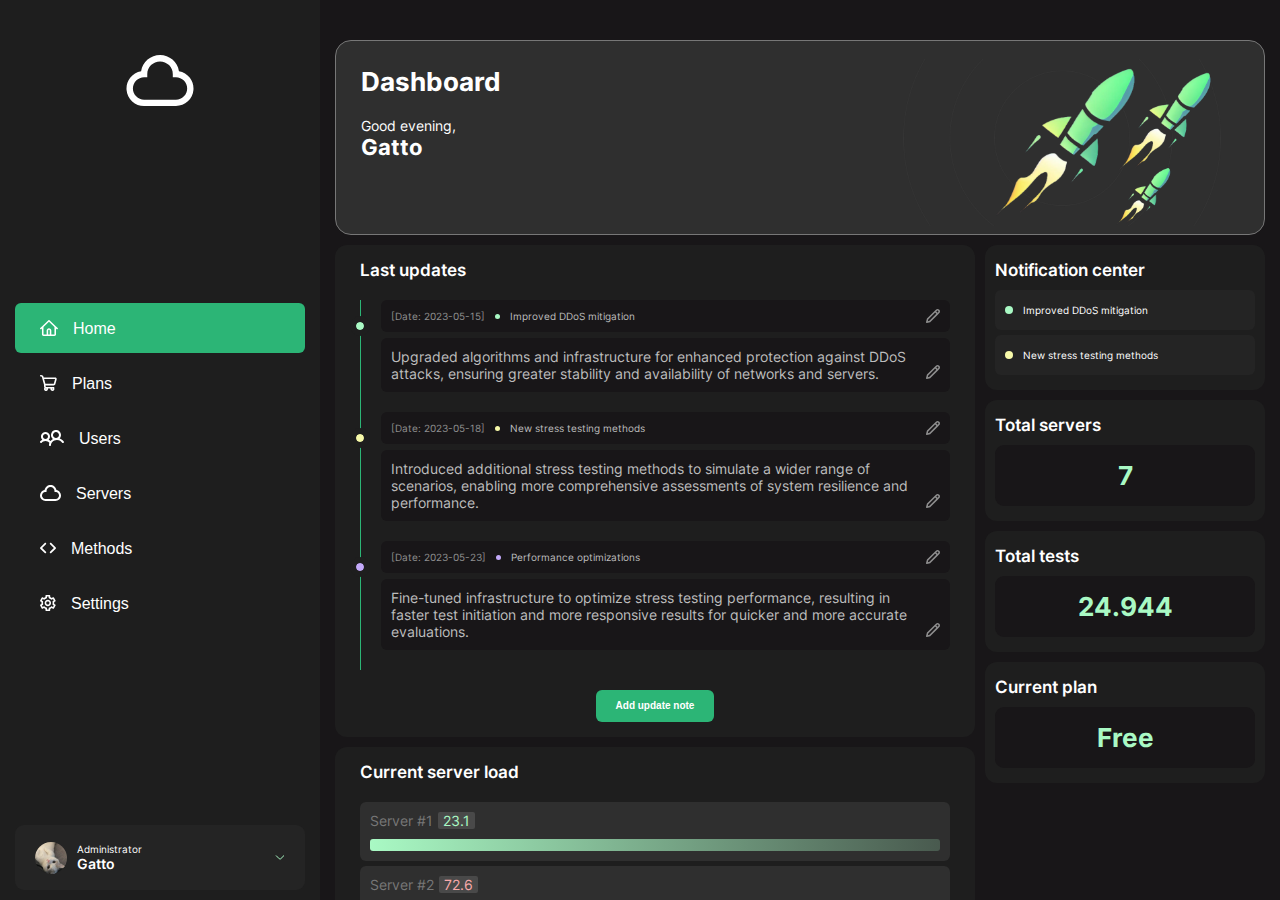
==== admin.html @ 7235aef8 "damn it" ====
<!DOCTYPE html>
<html lang="en">

<head>
	<meta charset="utf-8">
	<meta name="viewport" content="width=device-width, minimum-scale=0.94, maximum-scale=0.94, user-scalable=0" />
	<link rel="icon" type="image/x-icon" href="/assets/uploads/favicon/favicon.svg" />

	<link href="/css/styles.css" rel="stylesheet">
	<script src="/javascript/jquery.js" type="text/javascript"></script>
	<script src="/javascript/scripts.js" type="text/javascript"></script>
</head>

<body>
	<!-- App container -->
	<div class="flex dir-row">

		<!-- Menu -->
		<div class="bp-40939 whtd-collaps-sidemenu flex  max-w-320px col-bg-002 h-100v relative">
			<div class="flex dir-column gap-10px scroll-X padd-rl-15px padd-10px jc-spabet ai-center">
				<div class="from-breakpoint-mobile flex ai-center jc-center padd-t-45px">
					<img src="/assets/icons/big-cloud-icon.svg" alt="">
				</div>
				<div class="flex dir-column ai-start gap-5px ds-buttons">
					<!-- Dashboard -->
					<button data-page-class="i" href-page-admin="home">
						<img src="/assets/icons/dashboard/dashboard.svg" alt="">
						<span>Home</span>
					</button>
					<!-- Purchase -->
					<button data-page-class="i" href-page-admin="plans">
						<img src="/assets/icons/dashboard/purchase.svg" alt="">
						<span>Plans</span>
					</button>
					<!-- Users -->
					<button data-page-class="i" href-page-admin="users">
						<img src="/assets/icons/dashboard/users.svg" alt="">
						<span>Users</span>
					</button>
					<!-- Servers -->
					<button data-page-class="i" href-page-admin="servers">
						<img src="/assets/icons/dashboard/servers.svg" alt="">
						<span>Servers</span>
					</button>
					<!-- Methods -->
					<button data-page-class="i" href-page-admin="methods">
						<img src="/assets/icons/dashboard/api.svg" alt="">
						<span>Methods</span>
					</button>
					<!-- Settings -->
					<button data-page-class="i" href-page-admin="settings">
						<img src="/assets/icons/dashboard/settings.svg" alt="">
						<span>Settings</span>
					</button>
				</div>
				<!-- User -->
				<div class="min-h-65px flex padd-rl-20px padd-tb-10px jc-spabet ai-center radius-9px col-bg-010">
					<div class="flex ai-center gap-10px w-fit">
						<img src="/assets/images/profile/gatto.png" height="32px" class="radius-circle" alt="">
						<div class="flex dir-column ai-start from-breakpoint-whtd">
							<p class="small-10px">Administrator</p>
							<p class="bolt-semi">Gatto</p>
						</div>
					</div>
					<img class="from-breakpoint-whtd" src="/assets/icons/small-arrow.svg" alt="">
				</div>
			</div>
		</div>

		<!-- Pages -->
		<div class="relative bp-12960 flex dir-column padd-rl-15px ai-center max-h-100v! scroll-Y crop-X">

			<!-- Notifys -->
			<div class="notify-bar"></div>

			<!-- Users -->
			<section page data-page-admin="users" class="flex dir-column gap-10px max-w-980px padd-tb-40px">
				<h1 class="padd-25px bolt">Users</h1>
				<div class="flex bp-4728 dir-row padd-tb-15px padd-rl-25px ai-stretch gap-20px radius-12px col-bg-002">
					<div class="flex dir-column gap-15px w-fit c42821">
						<h4 class="bolt-semi">Last updates</h4>
						<table class="flex max-w-100 scroll-X compact">
							<tr class="table-header-painted">
								<th>ID</th>
								<th>Username</th>
								<th>Plan</th>
								<th>Status</th>
								<th>Action</th>
							</tr>
							<tr><td></td></tr>	<!-- Free space -->
							<tr>
								<td>1</td>
								<td>furkkinov</td>
								<td>Premium</td>
								<td class="col-008">Active</td>
								<td>
									<button class="small-gray">Ban</button>
								</td>
							</tr>
							<tr>
								<td>2</td>
								<td>fadeinside</td>
								<td>Free</td>
								<td class="col-008">Active</td>
								<td>
									<button class="small-gray">Ban</button>
								</td>
							</tr>
						</table>
					</div>
					<line class="vertical col-bg-004"></line>
					<div class="flex dir-column gap-15px w-fit c42821">
						<h4 class="bolt-semi">User Infromation</h4>
						<table class="flex max-w-100 scroll-X compact">
							<tr>
								<th>Target</th>
								<th>Method</th>
								<th>Time</th>
								<th></th>
							</tr>
							<tr><td></td></tr>	<!-- Free space -->
							<tr>
								<td>192.0.0.1</td>
								<td>NTP</td>
								<td>98</td>
								<td>
									<button class="small-gray">Stop</button>
								</td>
							</tr>
							<tr>
								<td>192.0.0.1</td>
								<td>NTP</td>
								<td>98</td>
								<td>
									<button class="small-gray">Stop</button>
								</td>
							</tr>
							<tr>
								<td>192.0.0.1</td>
								<td>NTP</td>
								<td>98</td>
								<td>
									<button class="small-gray">Stop</button>
								</td>
							</tr>
							<tr>
								<td>192.0.0.1</td>
								<td>NTP</td>
								<td>98</td>
								<td>
									<button class="small-gray">Stop</button>
								</td>
							</tr>
							<tr>
								<td>192.0.0.1</td>
								<td>NTP</td>
								<td>98</td>
								<td>
									<button class="small-gray">Stop</button>
								</td>
							</tr>
							<tr>
								<td>192.0.0.1</td>
								<td>NTP</td>
								<td>98</td>
								<td>
									<button class="small-gray">Stop</button>
								</td>
							</tr>
							<tr>
								<td>192.0.0.1</td>
								<td>NTP</td>
								<td>98</td>
								<td>
									<button class="small-gray">Stop</button>
								</td>
							</tr>
						</table>
						<div class="flex w-100 ai-center jc-spabet">
							<button	on class="small-gray">Stop All</button>
							<div class="w-fit flex gap-5px">
								<button class="num-sel i">1</button>
								<button class="num-sel">2</button>
								<button class="num-sel">3</button>
							</div>
						</div>
					</div>
					<line class="vertical col-bg-004"></line>
					<div class="flex dir-column gap-15px">
						<h4 class="bolt-semi">Change Password</h4>
						<form name="cpform" class="flex dir-column ai-start gap-10px">
							<input type="password" name="n-password" placeholder="New password" class="w-100 input-dark">
							<input type="password" name="r-password" placeholder="Repeat password" class="w-100 input-dark">
							<input type="text" name="method" placeholder="Select method" class="w-100 input-dark">
							<input type="text" name="type" placeholder="Active" class="w-100 input-dark">
						</form>
						<div class="flex dir-column padd-tb-15px padd-rl-10px ai-start gap-10px radius-12px col-bg-009">
							<h4 class="bolt-semi">User Invoices</h4>
							<div class="flex dir-column ai-start gap-5px">
								<a href="#" class="card-hover flex min-h-40px padd-10px ai-center gap-10px radius-6px col-bg-010">
									<chip style="--ccd: #A9F9C4"></chip>
									<p class="small-10px">I have troubles with my brain</p>
								</a>
								<a href="#" class="card-hover flex min-h-40px padd-10px ai-center gap-10px radius-6px col-bg-010">
									<chip style="--ccd: #F7F9A9"></chip>
									<p class="small-10px">I have troubles with my L7 methods</p>
								</a>
							</div>
						</div>
					</div>
				</div>
			</section>

			<!-- Settings -->
			<section page data-page-admin="settings" class="flex dir-column gap-10px max-w-980px padd-tb-40px">
				<h1 class="padd-25px bolt">Settings</h1>
				<div class="bp-4728 dir-row flex ai-start gap-10px">
					<!-- Форма -->
					<div class="max-w-450px flex dir-column padd-25px ai-start gap-20px radius-12px col-bg-002">
						<h4 class="bolt-semi">Change Password</h4>
						<form name="cpform" class="flex dir-column ai-start gap-10px">
							<input type="password" name="c-password" placeholder="Current password" class="w-100 input-dark">
							<input type="password" name="n-password" placeholder="New password" class="w-100 input-dark">
							<input type="password" name="r-password" placeholder="Repeat password" class="w-100 input-dark">
							<button type="submit" class="w-100 big-green">Change Password</button>
						</form>
					</div>
					<!-- Детали -->
					<div class="flex dir-column padd-15px ai-start radius-12px col-bg-002">
						<table class="flex max-w-100 scroll-X compact">
							<tr class="table-header-painted">
								<th>Plan</th>
								<th>Price</th>
								<th>Date</th>
								<th>Status</th>
							</tr>
							<tr><td></td></tr>	<!-- Free space -->
							<tr>
								<td>Saturn</td>
								<td>$120</td>
								<td>17.02.2022</td>
								<td>Unactive</td>
							</tr>
							<tr>
								<td>Earth</td>
								<td>$120</td>
								<td>17.02.2022</td>
								<td>Unactive</td>
							</tr>
						</table>
					</div>
				</div>
			</section>

			<!-- Modal : Add method -->
			<section page data-page-admin="add-methods" class="flex dir-column ai-center gap-10px max-w-980px padd-tb-40px">
				<div class="flex dir-column max-w-420px ai-start gap-15px padd-20px col-bg-004 radius-12px bor-1px-col008">
					<h1 class="bolt">Add Method</h1>
					<div class="flex bp-4728 dir-row gap-10px">
						<form id="addmethod" class="flex dir-column gap-10px">
							<div class="flex dir-column gap-10px">
								<h4 class="bolt-semi">Name</h4>
								<input type="text" name="name" placeholder="Example" class="w-100 input-dark">
							</div>
							<div class="flex dir-column gap-10px">
								<h4 class="bolt-semi">Type</h4>
								<input type="text" name="type" placeholder="L4" class="w-100 input-dark">
							</div>
							<div class="flex dir-column gap-10px">
								<h4 class="bolt-semi">Premium</h4>
								<input type="text" name="premium" placeholder="Yes" class="w-100 input-dark">
							</div>
							<div class="flex dir-column gap-10px">
								<h4 class="bolt-semi">API Access</h4>
								<input type="text" name="access" placeholder="Yes" class="w-100 input-dark">
							</div>
							<button type="submit" class="w-100 big-green">Add Method</button>
						</form>
					</div>
				</div>
			</section>

			<!-- Methods -->
			<section page data-page-admin="methods" class="flex dir-column gap-10px max-w-980px padd-tb-40px">
				<h1 class="padd-25px bolt">Methods</h1>
				<div class="flex dir-column gap-10px">
					<div class="flex dir-column padd-25px ai-start gap-20px radius-12px col-bg-002">
						<h4 class="bolt-semi">Documentation</h4>
						<table class="flex w-100 max-w-100 scroll-X compact">
							<tr class="table-header-painted">
								<th>Method</th>
								<th>Hub Name</th>
								<th>Layer</th>
								<th>Category</th>
								<th>Action</th>
							</tr>
							<tr><td></td></tr>	<!-- Free space -->
							<tr>
								<td>Method#1</td>
								<td>HTTP-Storm</td>
								<td>Layer 7</td>
								<td class="col-008">Category 1</td>
								<td>
									<div class="flex gap-10px">
										<button class="small-gray">
											<img src="/assets/icons/pencil-small.svg" alt="">
										</button>
										<button class="small-gray">
											<img src="/assets/icons/close-small.svg" alt="">
										</button>
									</div>
								</td>
							</tr>
							<tr>
								<td>Method#1</td>
								<td>HTTP-Storm</td>
								<td>Layer 7</td>
								<td class="col-008">Category 1</td>
								<td>
									<div class="flex gap-10px">
										<button class="small-gray">
											<img src="/assets/icons/pencil-small.svg" alt="">
										</button>
										<button class="small-gray">
											<img src="/assets/icons/close-small.svg" alt="">
										</button>
									</div>
								</td>
							</tr>
							<tr>
								<td>Method#1</td>
								<td>HTTP-Storm</td>
								<td>Layer 7</td>
								<td class="col-008">Category 1</td>
								<td>
									<div class="flex gap-10px">
										<button class="small-gray">
											<img src="/assets/icons/pencil-small.svg" alt="">
										</button>
										<button class="small-gray">
											<img src="/assets/icons/close-small.svg" alt="">
										</button>
									</div>
								</td>
							</tr>
							<tr>
								<td>Method#1</td>
								<td>HTTP-Storm</td>
								<td>Layer 7</td>
								<td class="col-008">Category 1</td>
								<td>
									<div class="flex gap-10px">
										<button class="small-gray">
											<img src="/assets/icons/pencil-small.svg" alt="">
										</button>
										<button class="small-gray">
											<img src="/assets/icons/close-small.svg" alt="">
										</button>
									</div>
								</td>
							</tr>
						</table>
					</div>
			</section>


			<!-- Modal : Add Server -->
			<section page data-page-admin="add-server" class="flex dir-column ai-center gap-10px max-w-980px padd-tb-40px">
				<div class="flex dir-column max-w-420px ai-start gap-15px padd-20px col-bg-004 radius-12px bor-1px-col008">
					<h1 class="bolt">Add Server</h1>
					<div class="flex bp-4728 dir-row gap-10px">
						<form id="addmethod" class="flex dir-column gap-10px">
							<div class="flex dir-column gap-10px">
								<h4 class="bolt-semi">API Key</h4>
								<input type="text" name="apikey" placeholder="$2a$10$LLWutMvIziXMlLCEQzCvwuabe.5P6iXckg7AKzf2UfQBtm" class="w-100 input-dark">
							</div>
							<div class="flex dir-column gap-10px">
								<h4 class="bolt-semi">Type</h4>
								<input type="text" name="type" placeholder="L4" class="w-100 input-dark">
							</div>
							<div class="flex dir-column gap-10px">
								<h4 class="bolt-semi">Premium</h4>
								<input type="text" name="premium" placeholder="Yes" class="w-100 input-dark">
							</div>
							<div class="flex dir-column gap-10px">
								<h4 class="bolt-semi">Methods</h4>
								<input type="text" name="method" placeholder="HTTP-DDoS" class="w-100 input-dark">
							</div>
							<button type="submit" class="w-100 big-green">Add Server</button>
						</form>
					</div>
				</div>
			</section>

			<!-- Servers -->
			<section page data-page-admin="servers" class="flex dir-column gap-10px max-w-980px padd-tb-40px">
				<h1 class="padd-25px bolt">API Manager</h1>
				<div class="flex dir-column gap-10px">
					<div class="flex dir-column padd-25px ai-start gap-20px radius-12px col-bg-002">
						<h4 class="bolt-semi">Documentation</h4>
						<table class="flex w-100 max-w-100 scroll-X compact">
							<tr class="table-header-painted">
								<th>Server name</th>
								<th>Slots</th>
								<th>Layer</th>
								<th>Status</th>
								<th>Action</th>
							</tr>
							<tr><td></td></tr>	<!-- Free space -->
							<tr>
								<td>Node#1</td>
								<td>
									<div class="flex col-bg-004 padd-5px w-fit radius-6px col-008">
										<p>16/32</p>
									</div>
								</td>
								<td>Layer 7</td>
								<td class="col-008">Active</td>
								<td>
									<div class="flex gap-10px">
										<button class="small-gray">
											<img src="/assets/icons/pencil-small.svg" alt="">
										</button>
										<button class="small-gray">
											<img src="/assets/icons/close-small.svg" alt="">
										</button>
									</div>
								</td>
							</tr>
							<tr>
								<td>Node#1</td>
								<td>
									<div class="flex col-bg-004 padd-5px w-fit radius-6px col-008">
										<p>16/32</p>
									</div>
								</td>
								<td>Layer 7</td>
								<td class="col-008">Active</td>
								<td>
									<div class="flex gap-10px">
										<button class="small-gray">
											<img src="/assets/icons/pencil-small.svg" alt="">
										</button>
										<button class="small-gray">
											<img src="/assets/icons/close-small.svg" alt="">
										</button>
									</div>
								</td>
							</tr>
							<tr>
								<td>Node#1</td>
								<td>
									<div class="flex col-bg-004 padd-5px w-fit radius-6px col-008">
										<p>16/32</p>
									</div>
								</td>
								<td>Layer 7</td>
								<td class="col-008">Active</td>
								<td>
									<div class="flex gap-10px">
										<button class="small-gray">
											<img src="/assets/icons/pencil-small.svg" alt="">
										</button>
										<button class="small-gray">
											<img src="/assets/icons/close-small.svg" alt="">
										</button>
									</div>
								</td>
							</tr>
						</table>
					</div>
			</section>

			<!-- Plans -->
			<section page data-page-admin="plans" class="flex dir-column gap-10px max-w-980px padd-tb-40px">
				<h1 class="padd-25px bolt">Plans</h1>
				<div class="flex dir-column ai-start gap-10px radius-12px col-bg-002">
					<!-- Тарифы -->
					<div class="flex dir-column padd-25px ai-start gap-20px radius-12px col-bg-002 scroll-X">
						<div class="flex dir-row ai-stretch gap-30px">

							<!-- Hyberblock -->
							<form class="flex w-fit padd-rl-25px gap-35px padd-tb-40px radius-15px bor-1px-col008 col-bg-002">
								<div class="w-200px flex dir-column gap-15px">
									<div class="flex dir-column ai-center gap-10px">
										<h4 contenteditable="true" class="medium">Basic</h4>
										<h5 contenteditable="true" class="col-008">$100</h5>
										<h5 contenteditable="true" class="col-003">Monthly</h5>
									</div>
									<div class="flex dir-column ai-start gap-30px">
										<div class="flex dir-column ai-start col-005 gap-10px">
											<div class="flex dir-row ai-start gap-20px">
												<img src="assets/icons/green-done-icon.svg">
												<p class="small-10px">1 domain under protection</p>
											</div>
											<div class="flex dir-row ai-start gap-20px">
												<img src="assets/icons/green-done-icon.svg">
												<p class="small-10px">Support response time up to 6 hours</p>
											</div>
											<div class="flex dir-row ai-start gap-20px">
												<img src="assets/icons/green-done-icon.svg">
												<p class="small-10px">Block/Allow lists up to 3 rules each</p>
											</div>
										</div>
										<h5>Key advantages</h5>
										<div class="flex dir-column ai-start col-005 gap-10px">
											<div class="flex dir-row ai-start gap-20px">
												<img src="assets/icons/green-done-icon.svg">
												<p class="small-10px">1 domain under protection</p>
											</div>
											<div class="flex dir-row ai-start gap-20px">
												<img src="assets/icons/green-done-icon.svg">
												<p class="small-10px">Free SSL certificate</p>
											</div>
										</div>
									</div>
									<div class="flex dir-column ai-center gap-10px">
										<button type="submit" class="green-onl">Save</button>
									</div>
								</div>
								<line class="vertical col-bg-004"></line>
								<div class="w-200px flex dir-column gap-20px">
									<h4 class="medium">Category</h4>
									<label class="custom-checkbox">
										<input checked type="radio" name="type">
										<span>Basic</span>
									</label>
									<label class="custom-checkbox">
										<input type="radio" name="type">
										<span>Premium</span>
									</label>
									<h4 class="medium">Api Access</h4>
									<label class="custom-checkbox">
										<input checked type="radio" value="true" name="access">
										<span>True</span>
									</label>
									<label class="custom-checkbox">
										<input type="radio" value="false" name="access">
										<span>False</span>
									</label>
									<h4 class="medium">Length</h4>
									<input type="date" class="w-100 input-dark" placeholder="Days">
									<input type="number" class="w-100 input-dark" placeholder="Concurrents">
									<input type="number" class="w-100 input-dark" placeholder="Time">
								</div>
							</form>
							<!-- Hyberblock -->
							<form class="flex w-fit padd-rl-25px gap-35px padd-tb-40px radius-15px bor-1px-col008 col-bg-002">
								<div class="w-200px flex dir-column gap-15px">
									<div class="flex dir-column ai-center gap-10px">
										<h4 contenteditable="true" class="medium">Basic</h4>
										<h5 contenteditable="true" class="col-008">$100</h5>
										<h5 contenteditable="true" class="col-003">Monthly</h5>
									</div>
									<div class="flex dir-column ai-start gap-30px">
										<div class="flex dir-column ai-start col-005 gap-10px">
											<div class="flex dir-row ai-start gap-20px">
												<img src="assets/icons/green-done-icon.svg">
												<p class="small-10px">1 domain under protection</p>
											</div>
											<div class="flex dir-row ai-start gap-20px">
												<img src="assets/icons/green-done-icon.svg">
												<p class="small-10px">Support response time up to 6 hours</p>
											</div>
											<div class="flex dir-row ai-start gap-20px">
												<img src="assets/icons/green-done-icon.svg">
												<p class="small-10px">Block/Allow lists up to 3 rules each</p>
											</div>
										</div>
										<h5>Key advantages</h5>
										<div class="flex dir-column ai-start col-005 gap-10px">
											<div class="flex dir-row ai-start gap-20px">
												<img src="assets/icons/green-done-icon.svg">
												<p class="small-10px">1 domain under protection</p>
											</div>
											<div class="flex dir-row ai-start gap-20px">
												<img src="assets/icons/green-done-icon.svg">
												<p class="small-10px">Free SSL certificate</p>
											</div>
										</div>
									</div>
									<div class="flex dir-column ai-center gap-10px">
										<button type="submit" class="green-onl">Save</button>
									</div>
								</div>
								<line class="vertical col-bg-004"></line>
								<div class="w-200px flex dir-column gap-20px">
									<h4 class="medium">Category</h4>
									<label class="custom-checkbox">
										<input checked type="radio" name="type">
										<span>Basic</span>
									</label>
									<label class="custom-checkbox">
										<input type="radio" name="type">
										<span>Premium</span>
									</label>
									<h4 class="medium">Api Access</h4>
									<label class="custom-checkbox">
										<input checked type="radio" value="true" name="access">
										<span>True</span>
									</label>
									<label class="custom-checkbox">
										<input type="radio" value="false" name="access">
										<span>False</span>
									</label>
									<h4 class="medium">Length</h4>
									<input type="date" class="w-100 input-dark" placeholder="Days">
									<input type="number" class="w-100 input-dark" placeholder="Concurrents">
									<input type="number" class="w-100 input-dark" placeholder="Time">
								</div>
							</form>
							<!-- Hyberblock -->
							<form class="flex w-fit padd-rl-25px gap-35px padd-tb-40px radius-15px bor-1px-col008 col-bg-002">
								<div class="w-200px flex dir-column gap-15px">
									<div class="flex dir-column ai-center gap-10px">
										<h4 contenteditable="true" class="medium">Basic</h4>
										<h5 contenteditable="true" class="col-008">$100</h5>
										<h5 contenteditable="true" class="col-003">Monthly</h5>
									</div>
									<div class="flex dir-column ai-start gap-30px">
										<div class="flex dir-column ai-start col-005 gap-10px">
											<div class="flex dir-row ai-start gap-20px">
												<img src="assets/icons/green-done-icon.svg">
												<p class="small-10px">1 domain under protection</p>
											</div>
											<div class="flex dir-row ai-start gap-20px">
												<img src="assets/icons/green-done-icon.svg">
												<p class="small-10px">Support response time up to 6 hours</p>
											</div>
											<div class="flex dir-row ai-start gap-20px">
												<img src="assets/icons/green-done-icon.svg">
												<p class="small-10px">Block/Allow lists up to 3 rules each</p>
											</div>
										</div>
										<h5>Key advantages</h5>
										<div class="flex dir-column ai-start col-005 gap-10px">
											<div class="flex dir-row ai-start gap-20px">
												<img src="assets/icons/green-done-icon.svg">
												<p class="small-10px">1 domain under protection</p>
											</div>
											<div class="flex dir-row ai-start gap-20px">
												<img src="assets/icons/green-done-icon.svg">
												<p class="small-10px">Free SSL certificate</p>
											</div>
										</div>
									</div>
									<div class="flex dir-column ai-center gap-10px">
										<button type="submit" class="green-onl">Save</button>
									</div>
								</div>
								<line class="vertical col-bg-004"></line>
								<div class="w-200px flex dir-column gap-20px">
									<h4 class="medium">Category</h4>
									<label class="custom-checkbox">
										<input checked type="radio" name="type">
										<span>Basic</span>
									</label>
									<label class="custom-checkbox">
										<input type="radio" name="type">
										<span>Premium</span>
									</label>
									<h4 class="medium">Api Access</h4>
									<label class="custom-checkbox">
										<input checked type="radio" value="true" name="access">
										<span>True</span>
									</label>
									<label class="custom-checkbox">
										<input type="radio" value="false" name="access">
										<span>False</span>
									</label>
									<h4 class="medium">Length</h4>
									<input type="date" class="w-100 input-dark" placeholder="Days">
									<input type="number" class="w-100 input-dark" placeholder="Concurrents">
									<input type="number" class="w-100 input-dark" placeholder="Time">
								</div>
							</form>
							
						</div>
					</div>
					<div class="flex ai-center jc-center padd-b-20px"><button class="big-green">Add a new plan</button></div>
				</div>
			</section>

			<!-- Home -->
			<section page data-page-admin="home" class="flex dir-column gap-10px max-w-980px padd-tb-40px">
				<!-- Big card -->
				<div class="flex jc-spabet ai-start radius-16px bor-1px-col005 col-bg-004 wrap max-w-100 crop">
					<div class="flex padd-25px dir-column ai-start gap-20px max-w-320px">
						<h1 class="bolt">Dashboard</h1>
						<p>Good evening,<br><span class="h2 bolt">Gatto</span></p>
					</div>
					<img src="/assets/images/usa-rokets.png" height="193px" alt="">
				</div>

				<!-- Info cards -->
				<div class="flex bp-4728 dir-row ai-start gap-10px">
					<!-- Detail panel -->
					<div class="flex dir-column ai-start gap-10px">
						<!-- Last updates -->
						<div class="flex dir-column padd-tb-15px padd-rl-25px ai-start gap-20px radius-12px col-bg-002">
							<h4 class="bolt-semi">Last updates</h4>
							<div class="flex dir-column ai-start">
								<!-- 2023-05-15 -->
								<div class="latest-update-item" style="--ccd: #A9F9C4">
									<div class="content">
										<div contenteditable="true" class="title">
											<p>[Date: 2023-05-15]</p>
											<chip></chip>
											<p>Improved DDoS mitigation</p>
										</div>
										<p contenteditable="true">Upgraded algorithms and infrastructure for enhanced protection against DDoS attacks, ensuring greater stability and availability of networks and servers.</p>
									</div>
								</div>
								<!-- 2023-05-18 -->
								<div class="latest-update-item" style="--ccd: #F7F9A9">
									<div class="content">
										<div contenteditable="true" class="title">
											<p>[Date: 2023-05-18]</p>
											<chip></chip>
											<p>New stress testing methods</p>
										</div>
										<p contenteditable="true">Introduced additional stress testing methods to simulate a wider range of scenarios, enabling more comprehensive assessments of system resilience and performance.</p>
									</div>
								</div>
								<!-- 2023-05-23 -->
								<div class="latest-update-item" style="--ccd: #C3A9F9">
									<div class="content">
										<div contenteditable="true" class="title">
											<p>[Date: 2023-05-23]</p>
											<chip></chip>
											<p>Performance optimizations</p>
										</div>
										<p contenteditable="true">Fine-tuned infrastructure to optimize stress testing performance, resulting in faster test initiation and more responsive results for quicker and more accurate evaluations.</p>
									</div>
								</div>
							</div>
							<div class="flex ai-center jc-center">
								<button class="green-onl">Add update note</button>
							</div>
						</div>
						<!-- Current server load -->
						<div class="flex dir-column padd-tb-15px padd-rl-25px ai-start gap-20px radius-12px col-bg-002">
							<h4 class="bolt-semi">Current server load</h4>
							<div class="flex gap-5px dir-column ai-start">
								<!-- #1 -->
								<div class="flex dir-column ai-start padd-10px gap-10px col-bg-004 radius-6px">
									<div class="c43419">
										<p class="col-005">Server #1</p>
										<span>23.1</span>
									</div>
									<div class="c1337 w-100"></div>
								</div>
								<!-- #2 -->
								<div class="flex dir-column ai-start padd-10px gap-10px col-bg-004 radius-6px --red">
									<div class="c43419">
										<p class="col-005">Server #2</p>
										<span>72.6</span>
									</div>
									<div class="c1337 w-100"></div>
								</div>
								<!-- #3 -->
								<div class="flex dir-column ai-start padd-10px gap-10px col-bg-004 radius-6px">
									<div class="c43419">
										<p class="col-005">Server #3</p>
										<span>23.1</span>
									</div>
									<div class="c1337 w-100"></div>
								</div>
								<!-- #4 -->
								<div class="flex dir-column ai-start padd-10px gap-10px col-bg-004 radius-6px --red">
									<div class="c43419">
										<p class="col-005">Server #4</p>
										<span>72.6</span>
									</div>
									<div class="c1337 w-100"></div>
								</div>
								
							</div>
						</div>
					</div>
					<!-- Right panel -->
					<div class="flex dir-column max-w-280px ai-start gap-10px">
						<!-- Notification center -->
						<div class="flex dir-column padd-tb-15px padd-rl-10px ai-start gap-10px radius-12px col-bg-002">
							<h4 class="bolt-semi">Notification center</h4>
							<div class="flex dir-column ai-start gap-5px">
								<a href="#" class="card-hover flex min-h-40px padd-10px ai-center gap-10px radius-6px col-bg-010">
									<chip style="--ccd: #A9F9C4"></chip>
									<p class="small-10px">Improved DDoS mitigation</p>
								</a>
								<a href="#" class="card-hover flex min-h-40px padd-10px ai-center gap-10px radius-6px col-bg-010">
									<chip style="--ccd: #F7F9A9"></chip>
									<p class="small-10px">New stress testing methods</p>
								</a>
							</div>
						</div>
						<!-- Total servers -->
						<div class="flex dir-column padd-tb-15px padd-rl-10px ai-start gap-10px radius-12px col-bg-002">
							<h4 class="bolt-semi">Total servers</h4>
							<div class="flex padd-15px ai-center jc-center radius-9px col-bg-009">
								<h1 class="bolt col-008">7</h1>
							</div>
						</div>
						<!-- Total tests -->
						<div class="flex dir-column padd-tb-15px padd-rl-10px ai-start gap-10px radius-12px col-bg-002">
							<h4 class="bolt-semi">Total tests</h4>
							<div class="flex padd-15px ai-center jc-center radius-9px col-bg-009">
								<h1 class="bolt col-008">24.944</h1>
							</div>
						</div>
						<!-- Current plan -->
						<div class="flex dir-column padd-tb-15px padd-rl-10px ai-start gap-10px radius-12px col-bg-002">
							<h4 class="bolt-semi">Current plan</h4>
							<div class="flex padd-15px ai-center jc-center radius-9px col-bg-009">
								<h1 class="bolt col-008">Free</h1>
							</div>
						</div>
						
					</div>
				</div>

			</section>

		</div>
	</div>
</body>

</html>
---- css/styles.css ----
@font-face {
	font-family: "Inter";
	src: url("/assets/fonts/Inter-VariableFont_slnt,wght.ttf");
}
@font-face {
	font-family: "CascadiaMono";
	src: url("/assets/fonts/CascadiaMonoPL-Regular.ttf");
}
h1 {
	font-size: 26px;
	line-height: 31px;
}

h2 {
	font-size: 22px;
	line-height: 26px;
}

h3 {
	font-size: 18px;
	line-height: 21px;
}

h4 {
	font-size: 17px;
	line-height: 20px;
}

h5 {
	font-size: 16px;
	line-height: 19px;
}

h6 {
	font-size: 15px;
	line-height: 18px;
}

p, a {
	font-size: 14px;
	line-height: 17px;
}

ul, ol {
	margin: 0px;
	padding-inline-start: 20px;
}

h1, h2, h3, h4, h5, h6, p, a {
	margin: 0px;
	color: currentColor;
	word-break: break-word;
	white-space: pre-line;
	font-style: normal;
	font-weight: 400;
}

.wb-unset {
	word-break: normal !important;
}

.ws-nowrap {
	white-space: nowrap;
}

.font-regular {
	font-family: "Inter", system-ui !important;
}

.font-mono {
	font-family: "CascadiaMono", system-ui;
}

.ta-center {
	text-align: center;
}

.h1 {
	font-size: 26px;
	line-height: 31px;
}

.h2 {
	font-size: 22px;
	line-height: 26px;
}

.h3 {
	font-size: 18px;
	line-height: 21px;
}

.h4 {
	font-size: 17px;
	line-height: 20px;
}

.h5 {
	font-size: 16px;
	line-height: 19px;
}

.h6 {
	font-size: 15px;
	line-height: 18px;
}

.p {
	font-size: 14px;
	line-height: 17px;
}

.small-10px {
	font-size: 10px;
	line-height: 12px;
}

.line-clamp {
	overflow: hidden;
	text-overflow: ellipsis;
	display: -webkit-box;
	-webkit-line-clamp: 1;
	-webkit-box-orient: vertical;
}

.lh-unset {
	line-height: unset !important;
}

.big {
	font-size: 40px;
	line-height: 48px;
}

.thin {
	font-weight: 100;
}

.thin-extra {
	font-weight: 200;
}

.light {
	font-weight: 300;
}

.regular {
	font-weight: 400;
}

.medium {
	font-weight: 500;
}

.bolt-semi {
	font-weight: 600;
}

.bolt {
	font-weight: 700;
}

.bolt-extra {
	font-weight: 800;
}

.black {
	font-weight: 900;
}

*, ::after, ::before {
	box-sizing: border-box;
}

html {
	font-family: "Inter", system-ui;
	font-style: normal;
	font-weight: 400;
	font-size: 14px;
	line-height: 17px;
	color: var(--color_primany_001);
	cursor: default;
	scroll-behavior: smooth;
}

body {
	background-color: var(--color_primany_009);
	-webkit-tap-highlight-color: transparent;
	margin: 0px;
	padding: 0px;
	width: 100%;
	height: 100%;
	overflow-x: hidden;
}

img {
	user-select: none;
	object-fit: cover;
	object-position: center;
	box-sizing: border-box;
	pointer-events: none;
	user-select: none;
}

:root {
	color-scheme: dark;
	--color_primany_000: #8F8F8F;
	--color_primany_001: #FFFFFF;
	--color_primany_002: #1E1E1E;
	--color_primany_003: #BDBDBD;
	--color_primany_004: #2F2F2F;
	--color_primany_005: #777777;
	--color_primany_006: #494949;
	--color_primany_007: #A9F8F9;
	--color_primany_008: #A9F9C4;
	--color_primany_009: #181618;
	--color_primany_010: #242424;
	--color_primany_011: linear-gradient(137.64deg, #A9F9C4 13.31%, #FF7D7D 79.84%);
	--color_primany_012: linear-gradient(90deg, #A9F9C4 0%, rgba(169, 249, 196, 0.21) 100%);
	--color_primany_013: linear-gradient(90deg, #F9A9A9 0%, rgba(249, 169, 169, 0.21) 100%);
	--color_primany_014: #F9A9A9;
	--color_primany_015: rgba(255, 255, 255, 0.1);
	--color_primany_016: #2CB576;
	--color_primany_017: #3C3C3C;
	--color_primany_018: #0A0A0A;
	--color_primany_019: #000000;
	--ccd: #A9F9C4;
}

.bor-1px-col000 {
	border: 1px solid var(--color_primany_000);
}

.bor-1px-col005 {
	border: 1px solid var(--color_primany_005);
}

.bor-1px-col008 {
	border: 1px solid var(--color_primany_008);
}

button {
	border: unset;
	font-size: 16px;
	line-height: 19px;
	background: unset;
}
button.small-gray {
	display: flex;
	flex-direction: row;
	justify-content: center;
	align-items: center;
	padding: 5px 15px;
	gap: 5px;
	font-size: 10px;
	line-height: 12px;
	transition: all 200ms ease;
	background: var(--color_primany_010);
	color: var(--color_primany_001);
	border-radius: 6px;
}
button.small-gray:hover {
	transform: scale(1.02);
	background-color: var(--color_primany_004);
}
button.big-green {
	display: flex;
	flex-direction: row;
	justify-content: center;
	align-items: center;
	padding: 10px 25px;
	gap: 10px;
	min-height: 50px;
	transition: all 200ms ease;
	background: var(--color_primany_016);
	color: var(--color_primany_001);
	border-radius: 12px;
}
button.big-green:hover {
	transform: scale(1.02);
	background-color: var(--color_primany_008);
}
button.curcle {
	display: flex;
	flex-direction: row;
	justify-content: center;
	align-items: center;
	padding: 10px 25px;
	gap: 10px;
	min-height: 35px;
	transition: all 200ms ease;
	background: var(--color_primany_010);
	color: var(--color_primany_001);
	border-radius: 35px;
}
button.curcle.green {
	background: var(--color_primany_016);
}
button.curcle.green:hover {
	background-color: var(--color_primany_008);
}
button.curcle:hover {
	transform: scale(1.02);
	background-color: var(--color_primany_004);
}
button.num-sel {
	display: flex;
	flex-direction: column;
	justify-content: center;
	align-items: center;
	padding: 0px;
	gap: 10px;
	min-width: 35px;
	min-height: 35px;
	background: var(--color_primany_010);
	transition: all 200ms ease;
	border-radius: 9px;
}
button.num-sel.i {
	border: 1px solid var(--color_primany_008);
}
button.num-sel:hover {
	background: var(--color_primany_004);
}
button.green-bor {
	display: flex;
	flex-direction: column;
	justify-content: center;
	align-items: center;
	padding: 0px;
	gap: 10px;
	min-width: 22px;
	min-height: 22px;
	background: var(--color_primany_004);
	transition: all 200ms ease;
	border: 1px solid var(--color_primany_008);
	border-radius: 3px;
}
button.green-bor:hover {
	background: var(--color_primany_016);
	transform: scale(1.02);
}
button.green-arr {
	position: relative;
	display: flex;
	flex-direction: row;
	align-items: center;
	padding: 10px 20px;
	gap: 10px;
	padding-right: 40px;
	font-size: 10px;
	line-height: 12px;
	font-weight: 700;
	min-height: 32px;
	transition: all 200ms ease;
	background: var(--color_primany_016);
	color: var(--color_primany_001);
	border-radius: 6px;
}
button.green-arr:hover {
	transform: scale(1.02);
	background-color: var(--color_primany_008);
}
button.green-arr:hover::after {
	transform: translateX(3px);
}
button.green-arr::after {
	content: "";
	position: absolute;
	top: 0;
	right: 0;
	width: 17px;
	transition: all 200ms ease;
	height: calc(100% - 20px);
	padding: 10px;
	background-image: url("data:image/svg+xml,%3Csvg width='17' height='8' viewBox='0 0 17 8' fill='none' xmlns='http://www.w3.org/2000/svg'%3E%3Cpath d='M16.3536 4.35355C16.5488 4.15829 16.5488 3.84171 16.3536 3.64645L13.1716 0.464466C12.9763 0.269204 12.6597 0.269204 12.4645 0.464466C12.2692 0.659728 12.2692 0.976311 12.4645 1.17157L15.2929 4L12.4645 6.82843C12.2692 7.02369 12.2692 7.34027 12.4645 7.53553C12.6597 7.7308 12.9763 7.7308 13.1716 7.53553L16.3536 4.35355ZM0 4.5H16V3.5H0V4.5Z' fill='white'/%3E%3C/svg%3E%0A");
	background-repeat: no-repeat;
	background-position: center;
	box-sizing: content-box;
}
button.green-onl {
	position: relative;
	display: flex;
	flex-direction: row;
	align-items: center;
	padding: 10px 20px;
	gap: 10px;
	font-size: 10px;
	line-height: 12px;
	font-weight: 700;
	min-height: 32px;
	transition: all 200ms ease;
	background: var(--color_primany_016);
	color: var(--color_primany_001);
	border-radius: 6px;
}
button.green-onl:hover {
	transform: scale(1.02);
	background-color: var(--color_primany_008);
}

.ds-buttons.ds-mini button {
	min-height: unset;
	width: fit-content;
}
.ds-buttons button {
	display: flex;
	padding: 10px 25px;
	align-items: center;
	gap: 15px;
	border-radius: 6px;
	min-height: 50px;
	width: 100%;
	transition: all 200ms ease;
	color: var(--color_primany_001);
	border-radius: 6px;
}
.ds-buttons button:hover {
	background-color: var(--color_primany_004);
}
.ds-buttons button.i {
	border-radius: 6px;
	background: var(--color_primany_016);
}
.ds-buttons button.i:hover {
	background-color: var(--color_primany_008);
}

.col-bg-opaque {
	background-color: transparent !important;
}

.col-bg-000 {
	background-color: var(--color_primany_000);
}

.col-bg-001 {
	background-color: var(--color_primany_001);
}

.col-bg-002 {
	background-color: var(--color_primany_002);
}

.col-bg-003 {
	background-color: var(--color_primany_003);
}

.col-bg-004 {
	background-color: var(--color_primany_004);
}

.col-bg-005 {
	background-color: var(--color_primany_005);
}

.col-bg-006 {
	background-color: var(--color_primany_006);
}

.col-bg-007 {
	background-color: var(--color_primany_007);
}

.col-bg-008 {
	background-color: var(--color_primany_008);
}

.col-bg-009 {
	background-color: var(--color_primany_009);
}

.col-bg-010 {
	background-color: var(--color_primany_010);
}

.col-bg-011 {
	background: var(--color_primany_011);
}

.col-bg-012 {
	background: var(--color_primany_012);
}

.col-bg-013 {
	background: var(--color_primany_013);
}

.col-bg-014 {
	background-color: var(--color_primany_014);
}

.col-bg-015 {
	background-color: var(--color_primany_015);
}

.col-bg-016 {
	background-color: var(--color_primany_016);
}

.col-bg-017 {
	background-color: var(--color_primany_017);
}

.col-bg-018 {
	background-color: var(--color_primany_018);
}

.col-bg-019 {
	background-color: var(--color_primany_019);
}

.col-current {
	color: currentColor;
}

.col-000 {
	color: var(--color_primany_000);
}

.col-001 {
	color: var(--color_primany_001);
}

.col-002 {
	color: var(--color_primany_002);
}

.col-003 {
	color: var(--color_primany_003);
}

.col-004 {
	color: var(--color_primany_004);
}

.col-005 {
	color: var(--color_primany_005);
}

.col-006 {
	color: var(--color_primany_006);
}

.col-007 {
	color: var(--color_primany_007);
}

.col-008 {
	color: var(--color_primany_008);
}

.col-009 {
	color: var(--color_primany_009);
}

.col-010 {
	color: var(--color_primany_010);
}

.col-011 {
	color: var(--color_primany_011);
}

.col-012 {
	color: var(--color_primany_012);
}

.col-013 {
	color: var(--color_primany_013);
}

.col-014 {
	color: var(--color_primany_014);
}

.col-015 {
	color: var(--color_primany_015);
}

.col-016 {
	color: var(--color_primany_016);
}

.col-017 {
	color: var(--color_primany_017);
}

.col-018 {
	color: var(--color_primany_018);
}

.col-019 {
	color: var(--color_primany_019);
}

.blur-20px {
	filter: blur(20px);
}

.blur-50px {
	filter: blur(50px);
}

.blur-bd-20px {
	backdrop-filter: blur(20px);
}

.blur-bd-50px {
	backdrop-filter: blur(50px);
}

.shadow-13x25 {
	box-shadow: 0px 13px 25px rgba(0, 0, 0, 0.0588235294);
}

.shadow-75 {
	filter: drop-shadow(0px 0px 75px rgba(0, 0, 0, 0.25));
}

.hidden {
	visibility: hidden;
}

.iso {
	isolation: isolate;
}

.none {
	display: none !important;
}

.flex {
	display: flex;
	width: inherit;
	max-width: 100%;
	box-sizing: border-box;
}

.grow {
	flex-grow: 1;
}

.dir-column {
	flex-direction: column;
}

.dir-row {
	flex-direction: row;
}

.dir-column-rev {
	flex-direction: column-reverse;
}

.dir-row-rev {
	flex-direction: row-reverse;
}

.wrap {
	flex-wrap: wrap;
}

.nowrap {
	flex-wrap: nowrap !important;
}

.ac-center {
	align-content: center;
}

.ac-end {
	align-content: flex-end;
}

.ac-start {
	align-content: flex-start;
}

.ac-spa_aro {
	align-content: space-around;
}

.ac-spa_bet {
	align-content: space-between;
}

.ac-stretch {
	align-content: stretch;
}

.jc-unset {
	justify-content: unset !important;
}

.jc-center {
	justify-content: center;
}

.jc-end {
	justify-content: flex-end;
}

.jc-start {
	justify-content: flex-start;
}

.jc-spa_aro {
	justify-content: space-around;
}

.jc-spabet {
	justify-content: space-between;
}

.jc-spabet\! {
	justify-content: space-between !important;
}

.jc-spaeve {
	justify-content: space-evenly;
}

.ai-unset {
	align-items: unset !important;
}

.ai-center {
	align-items: center;
}

.ai-end {
	align-items: flex-end;
}

.ai-start {
	align-items: flex-start;
}

.ai-stretch {
	align-items: stretch;
}

.ai-baseline {
	align-items: baseline;
}

.gap-unset {
	gap: unset !important;
}

.gap-0px {
	gap: 0px;
}

.gap-1px {
	gap: 1px;
}

.gap-3px {
	gap: 3px;
}

.gap-5px {
	gap: 5px;
}

.gap-10px {
	gap: 10px;
}

.gap-10px\! {
	gap: 10px !important;
}

.gap-15px {
	gap: 15px;
}

.gap-20px {
	gap: 20px;
}

.gap-25px {
	gap: 25px;
}

.gap-30px {
	gap: 30px;
}

.gap-35px {
	gap: 35px;
}

.gap-40px {
	gap: 40px;
}

.gap-45px {
	gap: 45px;
}

.gap-50px {
	gap: 50px;
}

.inputLike,
input[type=""],
input[type=text],
input[type=tel],
input[type=date],
input[type=number],
input[type=email],
input[type=password],
textarea {
	resize: none;
	display: flex;
	flex-direction: row;
	justify-content: center;
	align-items: center;
	padding: 5px 20px;
	gap: 20px;
	min-height: 40px;
	border-radius: 6px;
	border: unset;
	box-sizing: border-box;
	font-family: "Inter", system-ui;
	font-style: normal;
	font-weight: 500;
	font-size: 14px;
	line-height: 17px;
	outline-style: solid;
	outline-width: 1px;
	outline-color: var(--color_primany_005);
	background-color: var(--color_primany_002);
	color: var(--color_primany_001);
}
.inputLike.input-dark,
input[type=""].input-dark,
input[type=text].input-dark,
input[type=tel].input-dark,
input[type=date].input-dark,
input[type=number].input-dark,
input[type=email].input-dark,
input[type=password].input-dark,
textarea.input-dark {
	background: var(--color_primany_009);
	outline-color: var(--color_primany_002);
}
.inputLike[transparent],
input[type=""][transparent],
input[type=text][transparent],
input[type=tel][transparent],
input[type=date][transparent],
input[type=number][transparent],
input[type=email][transparent],
input[type=password][transparent],
textarea[transparent] {
	padding: 0;
	gap: 0;
	min-height: 0;
	border-radius: 0;
	background-color: transparent !important;
	outline: unset !important;
}
.inputLike[type=number],
input[type=""][type=number],
input[type=text][type=number],
input[type=tel][type=number],
input[type=date][type=number],
input[type=number][type=number],
input[type=email][type=number],
input[type=password][type=number],
textarea[type=number] {
	appearance: none;
}
.inputLike[type=number]::-webkit-inner-spin-button,
input[type=""][type=number]::-webkit-inner-spin-button,
input[type=text][type=number]::-webkit-inner-spin-button,
input[type=tel][type=number]::-webkit-inner-spin-button,
input[type=date][type=number]::-webkit-inner-spin-button,
input[type=number][type=number]::-webkit-inner-spin-button,
input[type=email][type=number]::-webkit-inner-spin-button,
input[type=password][type=number]::-webkit-inner-spin-button,
textarea[type=number]::-webkit-inner-spin-button {
	-webkit-appearance: none;
}
.inputLike.colForce,
input[type=""].colForce,
input[type=text].colForce,
input[type=tel].colForce,
input[type=date].colForce,
input[type=number].colForce,
input[type=email].colForce,
input[type=password].colForce,
textarea.colForce {
	background-color: var(--color_primany_002) !important;
}
.inputLike:autofill,
input[type=""]:autofill,
input[type=text]:autofill,
input[type=tel]:autofill,
input[type=date]:autofill,
input[type=number]:autofill,
input[type=email]:autofill,
input[type=password]:autofill,
textarea:autofill {
	-webkit-text-fill-color: var(--color_primany_001);
	box-shadow: 0 0 0px 1000px var(--color_primany_002) inset;
	transition: background-color infinite ease-in-out 0s;
}
.inputLike::placeholder,
input[type=""]::placeholder,
input[type=text]::placeholder,
input[type=tel]::placeholder,
input[type=date]::placeholder,
input[type=number]::placeholder,
input[type=email]::placeholder,
input[type=password]::placeholder,
textarea::placeholder {
	color: var(--color_primany_006);
}
.inputLike:focus, .inputLike:hover,
input[type=""]:focus,
input[type=""]:hover,
input[type=text]:focus,
input[type=text]:hover,
input[type=tel]:focus,
input[type=tel]:hover,
input[type=date]:focus,
input[type=date]:hover,
input[type=number]:focus,
input[type=number]:hover,
input[type=email]:focus,
input[type=email]:hover,
input[type=password]:focus,
input[type=password]:hover,
textarea:focus,
textarea:hover {
	cursor: text;
	outline-style: solid;
	outline-width: 1px;
	outline-color: var(--color_primany_008);
	background-color: var(--color_primany_009);
}
.inputLike[disabled],
input[type=""][disabled],
input[type=text][disabled],
input[type=tel][disabled],
input[type=date][disabled],
input[type=number][disabled],
input[type=email][disabled],
input[type=password][disabled],
textarea[disabled] {
	color: var(--color_primany_003);
	background-color: var(--color_primany_002);
}
.inputLike[disabled]:hover,
input[type=""][disabled]:hover,
input[type=text][disabled]:hover,
input[type=tel][disabled]:hover,
input[type=date][disabled]:hover,
input[type=number][disabled]:hover,
input[type=email][disabled]:hover,
input[type=password][disabled]:hover,
textarea[disabled]:hover {
	cursor: not-allowed;
}
.inputLike.status:invalid,
input[type=""].status:invalid,
input[type=text].status:invalid,
input[type=tel].status:invalid,
input[type=date].status:invalid,
input[type=number].status:invalid,
input[type=email].status:invalid,
input[type=password].status:invalid,
textarea.status:invalid {
	outline-color: var(--color_primany_008);
}
.inputLike.status:valid,
input[type=""].status:valid,
input[type=text].status:valid,
input[type=tel].status:valid,
input[type=date].status:valid,
input[type=number].status:valid,
input[type=email].status:valid,
input[type=password].status:valid,
textarea.status:valid {
	outline-color: var(--color_primany_007);
}

textarea {
	padding: 12px 20px;
}

.custom-switch {
	position: relative;
	display: flex;
	user-select: none;
}
.custom-switch > input {
	position: absolute;
	z-index: -1;
	opacity: 0;
}
.custom-switch > input:focus + span, .custom-switch > input:hover + span {
	cursor: pointer;
	border-color: var(--color_primany_006);
	background-color: var(--color_primany_002);
}
.custom-switch > input:focus + span:before, .custom-switch > input:hover + span:before {
	scale: 1.1;
}
.custom-switch > input:checked + span {
	background-color: var(--color_primany_008);
	border-color: var(--color_primany_006);
}
.custom-switch > input:checked + span:before {
	background-color: var(--color_primany_012);
	left: calc(100% - 4px);
	transform: translateX(-100%);
}
.custom-switch > span {
	position: relative;
	cursor: pointer;
	display: flex;
	margin-right: 10px;
	background-color: var(--color_primany_000);
	border: 1px solid var(--color_primany_019);
	width: 44px;
	height: 22px;
	border-radius: 14px;
}
.custom-switch > span:before {
	content: "";
	position: absolute;
	top: 4px;
	left: 4px;
	width: 13px;
	height: 13px;
	background: var(--color_primany_005);
	border-radius: 14px;
	transition: 0.2s;
}

.custom-checkbox {
	display: flex;
	height: fit-content;
	align-items: center;
	justify-content: start;
	user-select: none;
}
.custom-checkbox > input {
	position: absolute;
	z-index: -1;
	opacity: 0;
}
.custom-checkbox > input + span + div::before {
	display: none !important;
	content: none !important;
}
.custom-checkbox > input:focus + span:not(.excludeBefore)::before, .custom-checkbox > input:hover + span:not(.excludeBefore)::before {
	cursor: pointer;
	border-color: var(--color_primany_008);
	background-color: var(--color_primany_009);
}
.custom-checkbox > input:checked + span:not(.excludeBefore)::before {
	border-color: var(--color_primany_006);
	background-color: var(--color_primany_016);
	background-image: url("data:image/svg+xml,%3csvg xmlns='http://www.w3.org/2000/svg' viewBox='0 0 8 8'%3e%3cpath fill='%23fff' d='M6.564.75l-3.59 3.612-1.538-1.55L0 4.26 2.974 7.25 8 2.193z'/%3e%3c/svg%3e");
}
.custom-checkbox > input:disabled + span:not(.excludeBefore)::before {
	background-color: var(--color_primany_019);
}
.custom-checkbox > span:not(.excludeBefore) {
	display: inline-flex;
	align-items: center;
	user-select: none;
}
.custom-checkbox > span:not(.excludeBefore)::before {
	content: "";
	display: inline-block;
	width: 22px;
	height: 22px;
	flex-shrink: 0;
	flex-grow: 0;
	background-color: var(--color_primany_002);
	border: 1px solid var(--color_primany_005);
	border-radius: 6px;
	margin-right: 10px;
	background-repeat: no-repeat;
	background-position: center center;
	background-size: 50% 50%;
}

.custom-radio {
	display: flex;
	height: fit-content;
	align-items: center;
	justify-content: start;
	user-select: none;
}
.custom-radio > input {
	position: absolute;
	z-index: -1;
	opacity: 0;
}
.custom-radio > input + span + div::before {
	display: none !important;
	content: none !important;
}
.custom-radio > input:focus + div:not(.excludeBefore)::before, .custom-radio > input:focus + span:not(.excludeBefore)::before, .custom-radio > input:hover + div:not(.excludeBefore)::before, .custom-radio > input:hover + span:not(.excludeBefore)::before {
	cursor: pointer;
	border-color: var(--color_primany_006);
	background-color: var(--color_primany_002);
}
.custom-radio > input:checked + div:not(.excludeBefore)::before, .custom-radio > input:checked + span:not(.excludeBefore)::before {
	border-color: var(--color_primany_006);
	background-color: var(--color_primany_006);
	background-image: url("data:image/svg+xml,%3csvg xmlns='http://www.w3.org/2000/svg' viewBox='-4 -4 8 8'%3e%3ccircle r='4' fill='%23fff'/%3e%3c/svg%3e");
}
.custom-radio > input:disabled + div:not(.excludeBefore)::before, .custom-radio > input:disabled + span:not(.excludeBefore)::before {
	background-color: var(--color_primany_019);
}
.custom-radio > div:not(.excludeBefore),
.custom-radio > span:not(.excludeBefore) {
	display: inline-flex;
	align-items: center;
	user-select: none;
}
.custom-radio > div:not(.excludeBefore)::before,
.custom-radio > span:not(.excludeBefore)::before {
	content: "";
	display: inline-block;
	width: 22px;
	height: 22px;
	flex-shrink: 0;
	flex-grow: 0;
	background-color: var(--color_primany_000);
	border: 1px solid var(--color_primany_019);
	border-radius: 50%;
	margin-right: 10px;
	background-repeat: no-repeat;
	background-position: center center;
	background-size: 50% 50%;
}

.custom-color > input {
	appearance: none;
	width: 80px;
	height: 40px;
	background-color: transparent;
	padding: none;
	border: none;
	cursor: pointer;
}
.custom-color > input::-webkit-color-swatch {
	border-radius: 40px;
	border: none;
}
.custom-color > input::-moz-color-swatch {
	border-radius: 40px;
	border: none;
}
.custom-color > input:hover {
	cursor: pointer;
	scale: 1.02;
}

p a, span a {
	color: var(--color_primany_016);
}

a {
	text-decoration: none;
}
a:hover {
	color: var(--color_primany_001);
}
a.card-hover {
	color: currentColor;
	transition: all 200ms ease;
	cursor: pointer;
}
a.card-hover:hover {
	transform: translateY(-3px);
}

.marg-t-20px {
	margin-top: 20px;
}

.marg-15px {
	margin: 15px;
}

.marg-20px {
	margin: 20px;
}

.marg-l-48px {
	margin-left: 48px;
}

.marg-l-35px {
	margin-left: 35px;
}

.marg-b-10px {
	margin-bottom: 10px;
}

.obj-f-cover {
	object-fit: cover;
	background-size: cover;
}

.obj-f-scale {
	object-fit: scale-down;
}

.obj-f-none {
	object-fit: none;
}

.obj-p-center {
	object-position: center;
	background-position: center;
}

.bg-s-cover {
	background-size: cover !important;
}

.padd-unset {
	padding: unset !important;
}

.padd-5px {
	padding: 5px;
}

.padd-10px {
	padding: 10px;
}

.padd-15px {
	padding: 15px;
}

.padd-20px {
	padding: 20px;
}

.padd-25px {
	padding: 25px;
}

.padd-t-20px {
	padding-top: 20px;
}

.padd-t-10px {
	padding-top: 10px;
}

.padd-t-15px {
	padding-top: 15px;
}

.padd-t-20px {
	padding-top: 20px;
}

.padd-t-30px {
	padding-top: 30px;
}

.padd-t-40px {
	padding-top: 40px;
}

.padd-t-45px {
	padding-top: 45px;
}

.padd-t-75px {
	padding-top: 75px;
}

.padd-t-85px {
	padding-top: 85px;
}

.padd-t-100px {
	padding-top: 100px;
}

.padd-t-140px {
	padding-top: 140px;
}

.padd-t-190px {
	padding-top: 190px;
}

.padd-t-200px {
	padding-top: 200px;
}

.padd-tb-2px {
	padding-top: 2px;
	padding-bottom: 2px;
}

.padd-tb-5px {
	padding-top: 5px;
	padding-bottom: 5px;
}

.padd-tb-15px {
	padding-top: 15px;
	padding-bottom: 15px;
}

.padd-tb-20px {
	padding-top: 20px;
	padding-bottom: 20px;
}

.padd-tb-30px {
	padding-top: 30px;
	padding-bottom: 30px;
}

.padd-r-10px {
	padding-right: 10px;
}

.padd-r-20px {
	padding-right: 20px;
}

.padd-r-50px {
	padding-right: 50px;
}

.padd-l-10px {
	padding-left: 10px;
}

.padd-l-15px {
	padding-left: 15px;
}

.padd-l-20px {
	padding-left: 20px;
}

.padd-l-50px {
	padding-left: 50px;
}

.padd-rl-3px {
	padding-right: 3px;
	padding-left: 3px;
}

.padd-rl-5px {
	padding-right: 5px;
	padding-left: 5px;
}

.padd-rl-10px {
	padding-right: 10px;
	padding-left: 10px;
}

.padd-rl-10px\! {
	padding-right: 10px !important;
	padding-left: 10px !important;
}

.padd-rl-15px {
	padding-right: 15px;
	padding-left: 15px;
}

.padd-rl-30px {
	padding-right: 30px !important;
	padding-left: 30px !important;
}

.padd-rl-20px {
	padding-right: 20px !important;
	padding-left: 20px !important;
}

.padd-rl-25px {
	padding-right: 25px !important;
	padding-left: 25px !important;
}

.padd-rl-40px {
	padding-right: 40px;
	padding-left: 40px;
}

.padd-tb-1px {
	padding-top: 1px;
	padding-bottom: 1px;
}

.padd-tb-5px {
	padding-top: 5px;
	padding-bottom: 5px;
}

.padd-tb-10px {
	padding-top: 10px;
	padding-bottom: 10px;
}

.padd-tb-20px {
	padding-top: 20px;
	padding-bottom: 20px;
}

.padd-tb-25px {
	padding-top: 25px;
	padding-bottom: 25px;
}

.padd-tb-40px {
	padding-top: 40px;
	padding-bottom: 40px;
}

.padd-tb-50px {
	padding-top: 50px;
	padding-bottom: 50px;
}

.padd-b-8px {
	padding-bottom: 8px;
}

.padd-b-20px {
	padding-bottom: 20px;
}

.padd-b-10px {
	padding-bottom: 10px;
}

.padd-b-15px {
	padding-bottom: 15px;
}

.padd-b-50px {
	padding-bottom: 50px;
}

.padd-b-80px {
	padding-bottom: 80px;
}

.padd-l-48px {
	padding-bottom: 48px;
}

.contents {
	display: contents;
}

.relative {
	position: relative;
}

.absolute {
	position: absolute;
}

.fixed {
	position: fixed;
}

.sticky {
	position: sticky;
}

.top--30px {
	top: -30px;
}

.top-14px {
	top: 14px;
}

.top-24px {
	top: 24px;
}

.top-60px {
	top: 60px;
}

.top-65px {
	top: 65px;
}

.top-70px {
	top: 70px;
}

.top-75px {
	top: 75px;
}

.top-0px {
	top: 0px;
}

.top-12px {
	top: 12px;
}

.left-0px {
	left: 0px;
}

.left-14px {
	left: 14px;
}

.left-35px {
	left: 35px;
}

.bottom-0px {
	bottom: 0px;
}

.right-0px {
	right: 0px;
}

.right--11px {
	right: -11px;
}

.bottom-10px {
	bottom: 10px;
}

.bottom-20px {
	bottom: 20px;
}

.bottom-55px {
	bottom: 55px;
}

.left-50 {
	left: 50%;
	transform: translate(-50%);
}

.radius-circle {
	border-radius: 50%;
}

.radius-unset {
	border-radius: unset !important;
}

.radius-2px {
	border-radius: 2px;
}

.radius-6px {
	border-radius: 6px;
}

.radius-9px {
	border-radius: 9px;
}

.radius-12px {
	border-radius: 12px;
}

.radius-15px {
	border-radius: 15px;
}

.radius-16px {
	border-radius: 16px;
}

.radius-40px {
	border-radius: 40px !important;
}

.radius-20px {
	border-radius: 20px !important;
}

.radius-l-tb-unset {
	border-top-left-radius: unset !important;
	border-bottom-left-radius: unset !important;
}

.radius-r-tb-12px {
	border-top-right-radius: 12px;
	border-bottom-right-radius: 12px;
}

.radius-l-tb-12px {
	border-top-left-radius: 12px;
	border-bottom-left-radius: 12px;
}

.radius-b-rl-unset {
	border-bottom-right-radius: unset;
	border-bottom-left-radius: unset;
}

.radius-b-rl-16px {
	border-bottom-right-radius: 16px;
	border-bottom-left-radius: 16px;
}

.radius-t-rl-12px {
	border-top-right-radius: 12px;
	border-top-left-radius: 12px;
}

.aspect-1x1 {
	aspect-ratio: 1/1;
}

.aspect-80x29 {
	aspect-ratio: 80/29;
}

.size-20px {
	width: 20px;
	height: 20px;
}

.size-24px {
	width: 24px;
	height: 24px;
}

.size-26px {
	width: 26px;
	height: 26px;
}

.size-32px {
	width: 32px;
	height: 32px;
}

.size-30px {
	width: 30px;
	height: 30px;
}

.size-36px {
	width: 36px;
	height: 36px;
}

.size-38px {
	width: 38px;
	height: 38px;
}

.size-40px {
	width: 40px;
	height: 40px;
}

.size-45px {
	width: 45px;
	height: 45px;
}

.size-48px {
	width: 48px;
	height: 48px;
}

.size-50px {
	width: 50px;
	height: 50px;
}

.size-70px {
	width: 70px;
	height: 70px;
}

.size-75px {
	width: 75px;
	height: 75px;
}

.size-80px {
	width: 80px;
	height: 80px;
}

.size-90px {
	width: 90px;
	height: 90px;
}

.size-100px {
	width: 100px;
	height: 100px;
}

.size-128px {
	width: 128px;
	height: 128px;
}

.size-115px {
	width: 115px;
	height: 115px;
}

.size-140px {
	width: 140px;
	height: 140px;
}

.min-w-unset {
	min-width: unset !important;
}

.min-w-fit {
	min-width: fit-content;
}

.min-w-100 {
	min-width: 100%;
}

.min-w-16px {
	min-width: 16px;
}

.min-w-38px {
	min-width: 38px;
}

.min-w-125px {
	min-width: 125px;
}

.min-w-200px {
	min-width: 200px;
}

.min-w-340px {
	min-width: 340px;
}

.max-w-unset {
	max-width: unset !important;
}

.max-w-100 {
	max-width: 100%;
}

.max-w-88 {
	max-width: 88%;
}

.max-w-125px {
	max-width: 125px;
}

.max-w-175px {
	max-width: 175px;
}

.max-w-200px {
	max-width: 200px;
}

.max-w-256px {
	max-width: 256px;
}

.max-w-280px {
	max-width: 280px;
}

.max-w-320px {
	max-width: 320px;
}

.max-w-345px {
	max-width: 345px;
}

.max-w-340px {
	max-width: 340px;
}

.max-w-380px {
	max-width: 380px;
}

.max-w-420px {
	max-width: 420px;
}

.max-w-435px {
	max-width: 435px;
}

.max-w-450px {
	max-width: 450px;
}

.max-w-500px {
	max-width: 500px;
}

.max-w-980px {
	max-width: 980px;
}

.max-w-1720px {
	max-width: 1720px;
}

.max-w-1024px {
	max-width: 1024px;
}

.max-w-1248px {
	max-width: 1248px;
}

.max-w-1360px {
	max-width: 1360px;
}

.max-w-1920px {
	max-width: 1920px;
}

.max-w-680px {
	max-width: 680px;
}

.min-h-unset {
	min-height: unset !important;
}

.min-h-100 {
	min-height: 1080px;
}

.min-h-24px {
	min-height: 24px;
}

.min-h-32px {
	min-height: 32px;
}

.min-h-40px {
	min-height: 40px;
}

.min-h-50px {
	min-height: 50px;
}

.min-h-55px {
	min-height: 55px;
}

.min-h-60px {
	min-height: 60px;
}

.min-h-65px {
	min-height: 65px;
}

.min-h-100px {
	min-height: 100px;
}

.min-h-200px {
	min-height: 200px;
}

.min-h-450px {
	min-height: 450px;
}

.min-h-500px {
	min-height: 500px;
}

.min-h-580px {
	min-height: 580px;
}

.w-100 {
	width: 100%;
}

.w-50 {
	width: 50%;
}

.w-46 {
	width: 46%;
}

.w-100v {
	width: 100vw;
}

.w-inherit {
	width: inherit;
}

.w-fit {
	width: fit-content;
}

.w-fit\! {
	width: fit-content !important;
}

.w-max {
	width: max-content;
}

.w-125px {
	width: 125px;
}

.w-15px {
	width: 15px;
}

.w-20px {
	width: 20px;
}

.w-43px {
	width: 43px;
}

.w-50px {
	width: 50px;
}

.w-200px {
	width: 200px;
}

.w-256px {
	width: 256px;
}

.w-380px {
	width: 380px;
}

.w-420px {
	width: 420px;
}

.w-830px {
	width: 830px;
}

.h-100 {
	height: 100%;
}

.h-fit {
	height: fit-content;
}

.h-73 {
	height: 73%;
}

.h-61 {
	height: 61%;
}

.h-100v {
	height: 100vh;
}

.h-fit {
	height: fit-content;
}

.h-1px {
	height: 1px;
}

.h-30px {
	height: 30px;
}

.h-40px {
	height: 40px;
}

.h-50px {
	height: 50px;
}

.h-70px {
	height: 70px;
}

.h-15px {
	height: 15px;
}

.h-140px {
	height: 140px;
}

.h-580px {
	height: 580px;
}

.h-185px {
	height: 185px;
}

.h-92px {
	height: 92px;
}

.h-200px {
	height: 200px;
}

.max-h-unset {
	max-height: unset !important;
}

.max-h-100v {
	max-height: calc(100vh - 65px);
}

.max-h-100v\! {
	max-height: 100vh;
}

.max-h-14px {
	max-height: 14px;
}

.max-h-38px {
	max-height: 38px;
}

.max-h-96px {
	max-height: 96px;
}

.max-h-480px {
	max-height: 480px;
}

.opacity-200ms {
	transition: opacity 200ms 0ms;
}

.z-n1 {
	z-index: -1;
}

.z-1 {
	z-index: 1;
}

.z-50 {
	z-index: 50;
}

.z-100 {
	z-index: 100;
}

.z-666 {
	z-index: 666;
}

.z-1100 {
	z-index: 1100;
}

.z-5000 {
	z-index: 5000;
}

@media (min-width: 800px) {
	.breakpoint-mobile {
		display: none !important;
	}
}
@media (min-width: 1100px) {
	.breakpoint-tablet {
		display: none !important;
	}
}
@media (max-width: 800px) {
	.from-breakpoint-mobile {
		display: none !important;
	}
	.bp-4728.dir-row {
		flex-direction: column;
	}
	.bp-4728 .c42821.w-fit {
		width: 100%;
	}
	.bp-4728 .max-w-280px, .bp-4728 .max-w-450px, .bp-4728 .max-w-320px {
		max-width: unset;
	}
}
@media (max-width: 1100px) {
	.from-breakpoint-tablet {
		display: none !important;
	}
	.bp-47171 {
		justify-content: center;
		text-align: center;
	}
	.bp-2108.h-1px {
		height: auto;
	}
	.bp-2108.jc-end {
		justify-content: unset;
	}
}
@media (max-width: 1100px) {
	.breakpoint-pc {
		display: none !important;
	}
	.cropOnMobile {
		overflow: hidden;
	}
}
@media (min-width: 1270px) {
	.breakpoint-whtd {
		display: none !important;
	}
}
@media (max-width: 1270px) {
	.from-breakpoint-whtd {
		display: none !important;
	}
	.whtd-collaps-sidemenu.max-w-320px {
		max-width: fit-content !important;
	}
	.whtd-collaps-sidemenu button {
		justify-content: center;
	}
	.whtd-collaps-sidemenu span, .whtd-collaps-sidemenu p {
		display: none !important;
	}
	.whtd-collaps-sidemenu img {
		max-width: 32px;
	}
}
@media (max-width: 1270px) and (max-width: 800px) {
	.whtd-collaps-sidemenu.max-w-320px {
		max-width: unset !important;
	}
	.bp-12960 {
		margin-bottom: 100px;
	}
	.bp-12960.max-h-100v\! {
		max-height: unset;
	}
	.bp-40939 {
		z-index: 666;
		position: fixed;
		bottom: 0;
		justify-content: center;
	}
	.bp-40939.max-w-320px {
		max-width: unset;
		width: 100vw;
	}
	.bp-40939 div {
		width: fit-content !important;
	}
	.bp-40939.h-100v {
		height: fit-content;
	}
	.bp-40939 .dir-column, .bp-40939.dir-column {
		flex-direction: row;
	}
}
.ani-fade-show, [page] {
	animation: keyframes-fade-show 250ms ease;
}
.ani-fade-show:not([active]), [page]:not([active]) {
	visibility: hidden;
	opacity: 0;
	height: 0;
	max-height: 0;
	min-height: 0;
	padding: 0;
	margin: 0;
	display: none;
}

@keyframes keyframes-fade-show {
	0% {
		opacity: 0%;
		transform: translateY(10px);
	}
	100% {
		opacity: 100%;
		transform: translateY(0px);
	}
}
@keyframes rotate-gift {
	0% {
		transform: rotate(0);
	}
	25% {
		transform: rotate(-10deg);
	}
	50% {
		transform: rotate(10deg);
	}
	75% {
		transform: rotate(-6deg);
	}
	100% {
		transform: rotate(0);
	}
}
.gift {
	animation-name: rotate-gift;
	animation-duration: 0.5s;
	animation-timing-function: linear;
	display: inline-block;
}

.ease {
	transition: all 200ms ease;
}

.forcePointer {
	user-select: none;
}
.forcePointer:hover {
	cursor: pointer;
}

.deactivate {
	height: 0px;
	visibility: hidden;
	padding: unset;
	opacity: 0%;
	display: none;
}

.no-touch {
	pointer-events: none;
}

.visibleOnHover {
	opacity: 0%;
	transition: opacity 100ms 0ms;
}
.visibleOnHover:hover {
	opacity: 100%;
}

.hideOnNotHover:not(:hover) {
	visibility: hidden !important;
}

.hideOnHover:hover {
	visibility: hidden !important;
}

.scroll-Y, .scroll-X {
	scroll-behavior: smooth;
}

.scroll-X {
	overflow-x: auto;
	padding-bottom: 10px;
}

.scroll-Y {
	overflow-y: auto;
}

.crop {
	overflow: hidden;
}

.crop-X {
	overflow-x: hidden;
}

.c42191,
.c42190 {
	background-image: url(/assets/images/header-rectangle.png);
	background-position: center center;
	background-size: cover;
}

.c41520 {
	position: relative;
	display: flex;
	gap: 10px;
}
.c41520::before {
	content: "";
	width: 1px;
	background: var(--color_primany_016);
}
.c41520::after {
	content: "";
	width: 8px;
	height: 8px;
	border-radius: 100%;
	background: var(--ccd);
	position: absolute;
	top: 22px;
	left: -4px;
	border: 4px solid var(--color_primany_002);
}

.c22997 {
	display: flex;
	align-items: center;
	gap: 10px;
}
.c22997 chip {
	width: 5px;
	height: 5px;
}
.c22997 :first-child {
	color: var(--color_primany_000);
}
.c22997 * {
	font-size: 10px;
	line-height: 12px;
}

.c29327 {
	position: absolute;
	left: -100px;
	top: -34px;
}

.--red .c43419 {
	color: #F9A9A9;
}
.--red .c1337 {
	background: linear-gradient(90deg, #F9A9A9 0%, rgba(249, 169, 169, 0.21) 100%);
}

.c43419 {
	display: flex;
	flex-direction: row;
	align-items: flex-start;
	padding: 0px;
	gap: 5px;
	color: #A9F9C4;
}
.c43419 span {
	display: flex;
	flex-direction: row;
	align-items: flex-start;
	padding: 0px 5px;
	gap: 10px;
	background: #494949;
	border-radius: 2px;
}

.c1337 {
	min-width: 225px;
	height: 12px;
	background: linear-gradient(90deg, #A9F9C4 0%, rgba(169, 249, 196, 0.21) 100%);
	border-radius: 3px;
}

.respone-cards {
	flex-wrap: wrap;
}
.respone-cards > div, .respone-cards > a {
	flex: 1 1 420px;
}

.respone-cards-175px {
	flex-wrap: wrap;
}
.respone-cards-175px > div, .respone-cards-175px > a {
	flex: 1 1 175px;
}

.scroll-what a {
	width: max-content;
}
.scroll-what a div {
	width: 100%;
}

line {
	width: 100%;
	height: 1px;
}
line.vertical {
	width: 1px;
	height: auto;
}

.table-header-painted :first-child {
	border-top-left-radius: 9px;
	border-bottom-left-radius: 9px;
}
.table-header-painted :last-child {
	border-top-right-radius: 9px;
	border-bottom-right-radius: 9px;
}
.table-header-painted th {
	background-color: var(--color_primany_010);
	border-bottom: unset;
	padding: 10px !important;
}

.notify-bar {
	position: fixed;
	top: 0;
	left: 0;
	width: 100%;
	margin-top: 20px;
	z-index: 1100;
	display: flex;
	align-items: center;
	justify-content: center;
	flex-direction: column;
	gap: 10px;
	pointer-events: none;
}

details {
	background-color: var(--color_primany_002);
	border-radius: 6px;
	overflow: hidden;
	width: 100%;
}
details summary {
	display: flex;
	flex-direction: column;
	align-items: start;
	justify-content: center;
	padding: 20px;
	background-color: var(--color_primany_002);
	position: relative;
	cursor: pointer;
	user-select: none;
}
details summary.dir-row {
	flex-direction: row;
}
details summary:hover {
	background-color: var(--color_primany_017);
}
details summary::after {
	content: "";
	width: 100%;
	height: 1px;
	background-color: var(--color_primany_019);
	position: absolute;
	bottom: 0;
	left: 0;
	opacity: 0%;
	transition: opacity 200ms linear;
}
details summary:not(.excludeBefore):before {
	width: 8px;
	height: 12px;
	position: absolute;
	right: 20px;
	transform: rotate(0);
	transform-origin: 0.2rem 50%;
	transition: 0.25s transform ease;
	background-color: currentColor;
	-webkit-mask-image: url("data:image/svg+xml,%3Csvg width='8' height='12' viewBox='0 0 8 12' fill='none' xmlns='http://www.w3.org/2000/svg'%3E%3Cpath d='M2 0L8 6L2 12L0.842443 10.8553L4.86174 6.83601L5.69775 6L4.86174 5.16399L0.842443 1.15112L2 0Z' fill='currentColor'/%3E%3C/svg%3E");
	mask-image: url("data:image/svg+xml,%3Csvg width='8' height='12' viewBox='0 0 8 12' fill='none' xmlns='http://www.w3.org/2000/svg'%3E%3Cpath d='M2 0L8 6L2 12L0.842443 10.8553L4.86174 6.83601L5.69775 6L4.86174 5.16399L0.842443 1.15112L2 0Z' fill='currentColor'/%3E%3C/svg%3E");
	content: "";
}
details[open] > summary:not(.excludeBefore):before {
	transform: rotate(90deg);
}
details[open] > summary::after {
	opacity: 100%;
}
details summary::-webkit-details-marker {
	display: none;
}
details:not([open]) .showWhenOpen {
	display: none;
}
details[open] .details-expanded {
	opacity: 100%;
}
details .details-expanded {
	opacity: 0%;
	transition: opacity 200ms linear;
}
details .details-expanded:not(.excludePadd) {
	padding: 20px;
}

.notify-item {
	display: flex;
	max-width: 290px;
	width: 100%;
	padding: 15px 20px;
	align-items: center;
	gap: 20px;
	position: relative;
	border-radius: 6px;
	background: var(--color_primany_004);
	box-shadow: 0px 4px 4px 0px rgba(0, 0, 0, 0.25);
}
.notify-item::before {
	content: "";
	position: absolute;
	top: 0;
	left: 50%;
	transform: translateX(-50%);
	height: 3px;
	width: 69px;
	border-radius: 3px;
	background: var(--nb-i-col);
}
.notify-item .ic {
	display: flex;
	min-width: 41px;
	min-height: 41px;
	padding: 6px 7px;
	justify-content: center;
	align-items: center;
	border-radius: 50%;
	background: var(--nb-i-col);
}
.notify-item .flex {
	width: 100%;
}

code {
	border-radius: 6px;
	padding: 10px;
	background-color: var(--color_primany_009);
	color: var(--color_primany_016);
}

[contenteditable=true] {
	width: 100% !important;
	border-radius: 6px;
	padding: 10px;
	background-color: var(--color_primany_009);
	padding-right: 28px;
	position: relative;
}
[contenteditable=true]::after {
	width: 14px;
	height: 14px;
	position: absolute;
	right: 10px;
	background: url("data:image/svg+xml,%3Csvg width='14' height='14' viewBox='0 0 14 14' fill='none' xmlns='http://www.w3.org/2000/svg'%3E%3Cpath fill-rule='evenodd' clip-rule='evenodd' d='M9.92253 0.676727C10.356 0.243419 10.9438 0 11.5566 0C12.1695 0 12.7573 0.243419 13.1908 0.676727L13.3233 0.809244C13.7566 1.24268 14 1.83047 14 2.44336C14 3.05624 13.7566 3.64403 13.3233 4.07747L11.985 5.41727L4.3969 13.0046C4.29828 13.1033 4.17472 13.1733 4.03941 13.2072L0.957636 13.9777C0.828522 14.01 0.693232 14.0084 0.564951 13.9729C0.436671 13.9374 0.319776 13.8692 0.225658 13.7751C0.13154 13.681 0.0634113 13.5641 0.0279102 13.4358C-0.00759094 13.3075 -0.00925288 13.1722 0.0230863 13.0431L0.793531 9.96135C0.827464 9.82605 0.897498 9.70249 0.996158 9.60387L8.62818 1.97184L9.92253 0.677498V0.676727ZM12.1013 1.76614C11.9569 1.6217 11.7609 1.54056 11.5566 1.54056C11.3523 1.54056 11.1564 1.6217 11.0119 1.76614L10.2523 2.52579L11.4503 3.7716L12.2339 2.98806C12.3783 2.84358 12.4594 2.64765 12.4594 2.44336C12.4594 2.23906 12.3783 2.04313 12.2339 1.89865L12.1013 1.76614V1.76614ZM10.3601 4.86101L9.1621 3.61597L2.23657 10.5423L1.82901 12.171L3.4585 11.7634L10.3609 4.86101H10.3601Z' fill='%238E8E8E'/%3E%3C/svg%3E%0A");
	content: "";
}

.latest-update-item {
	position: relative;
	display: flex;
	gap: 20px;
	color: var(--color_primany_003);
}
.latest-update-item .content {
	display: flex;
	padding: 0px 0px 20px 0px;
	flex-direction: column;
	align-items: flex-start;
	gap: 6px;
	flex: 1 0 0;
}
.latest-update-item .content .title {
	display: flex;
	align-items: center;
	gap: 10px;
}
.latest-update-item .content .title chip {
	width: 5px;
	height: 5px;
}
.latest-update-item .content .title :first-child {
	color: var(--color_primany_000);
}
.latest-update-item .content .title * {
	font-size: 10px;
	line-height: 12px;
}
.latest-update-item::before {
	content: "";
	width: 1px;
	background: var(--color_primany_016);
}
.latest-update-item::after {
	content: "";
	width: 8px;
	height: 8px;
	border-radius: 100%;
	background: var(--ccd);
	position: absolute;
	top: 22px;
	left: -4px;
	outline: 6px solid var(--color_primany_002);
}

chip {
	width: 8px;
	height: 8px;
	border-radius: 100%;
	background: var(--ccd);
}

.respone-cards-256px {
	flex-wrap: wrap;
}
.respone-cards-256px > a {
	flex: 1 1 256px;
}

.respone-cards-500px {
	flex-wrap: wrap;
}
.respone-cards-500px > div, .respone-cards-500px > a {
	flex: 1 1 500px;
}

.bottombar-custom {
	position: fixed;
	top: unset;
	bottom: 0px;
	left: 0px;
	z-index: 666;
	max-width: calc(100% - 20px);
	overflow: hidden;
	box-sizing: border-box;
	padding: 20px;
	border-radius: 12px;
	margin: 10px;
	transition: opacity 100ms linear, transform 100ms linear, visibility 100ms linear;
	max-height: calc(100vh - 100px);
	height: auto;
	overflow-y: auto;
}
.bottombar-custom a, .bottombar-custom button {
	margin-top: 10px;
	width: 100%;
	min-height: 35px;
}
.bottombar-custom a {
	border-bottom: 1px solid var(--color_primany_002);
}
.bottombar-custom:not([bottomBarActive]) {
	visibility: hidden;
	opacity: 0%;
	transform: scale(1) translate(-50%, 10px);
}

table {
	width: 100%;
}
table.compact th, table.compact td {
	padding: 3px;
	border-bottom: unset;
}
table.green-dark {
	border-radius: 9px;
	outline: 2px solid var(--color_primany_006);
	outline-offset: -2px;
	background-color: var(--color_primany_006);
}
table.green-dark th {
	background-color: var(--color_primany_010);
}
table.green-dark td {
	background-color: var(--color_primany_002);
}
table tbody {
	display: table;
	width: inherit;
}
table th, table td {
	text-align: left;
	padding: 10px;
	border-bottom: 1px solid var(--color_primany_017);
}
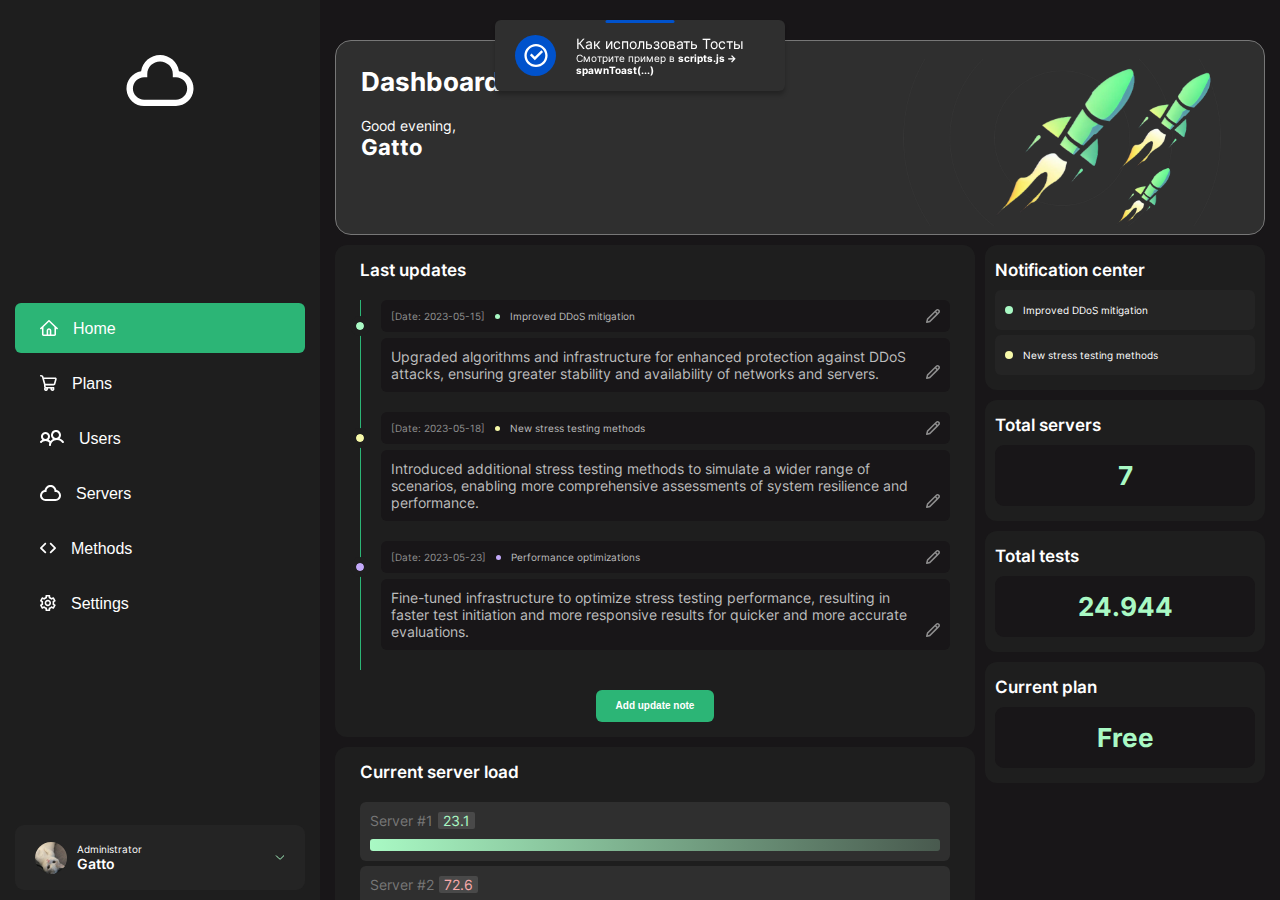
==== commit 80071340: "snap scroll" ====
--- a/admin.html
+++ b/admin.html
@@ -285,7 +285,6 @@
 				<h1 class="padd-25px bolt">Methods</h1>
 				<div class="flex dir-column gap-10px">
 					<div class="flex dir-column padd-25px ai-start gap-20px radius-12px col-bg-002">
-						<h4 class="bolt-semi">Documentation</h4>
 						<table class="flex w-100 max-w-100 scroll-X compact">
 							<tr class="table-header-painted">
 								<th>Method</th>
@@ -397,7 +396,6 @@
 				<h1 class="padd-25px bolt">API Manager</h1>
 				<div class="flex dir-column gap-10px">
 					<div class="flex dir-column padd-25px ai-start gap-20px radius-12px col-bg-002">
-						<h4 class="bolt-semi">Documentation</h4>
 						<table class="flex w-100 max-w-100 scroll-X compact">
 							<tr class="table-header-painted">
 								<th>Server name</th>
@@ -474,208 +472,468 @@
 			<!-- Plans -->
 			<section page data-page-admin="plans" class="flex dir-column gap-10px max-w-980px padd-tb-40px">
 				<h1 class="padd-25px bolt">Plans</h1>
-				<div class="flex dir-column ai-start gap-10px radius-12px col-bg-002">
+				<div id="scrollContainer" class="flex dir-column ai-start relative gap-10px radius-12px col-bg-002">
+					<button id="prevButton" class="num-sel absolute top-45 left--15px bor-1px-col008 z-100"><img src="/assets/icons/arrow2-l_button.svg" alt=""></button>
+					<button id="nextButton" class="num-sel absolute top-45 right--15px bor-1px-col008 z-100"><img src="/assets/icons/arrow2_button.svg" alt=""></button>
 					<!-- Тарифы -->
-					<div class="flex dir-column padd-25px ai-start gap-20px radius-12px col-bg-002 scroll-X">
-						<div class="flex dir-row ai-stretch gap-30px">
-
-							<!-- Hyberblock -->
-							<form class="flex w-fit padd-rl-25px gap-35px padd-tb-40px radius-15px bor-1px-col008 col-bg-002">
-								<div class="w-200px flex dir-column gap-15px">
-									<div class="flex dir-column ai-center gap-10px">
-										<h4 contenteditable="true" class="medium">Basic</h4>
-										<h5 contenteditable="true" class="col-008">$100</h5>
-										<h5 contenteditable="true" class="col-003">Monthly</h5>
-									</div>
-									<div class="flex dir-column ai-start gap-30px">
-										<div class="flex dir-column ai-start col-005 gap-10px">
-											<div class="flex dir-row ai-start gap-20px">
-												<img src="assets/icons/green-done-icon.svg">
-												<p class="small-10px">1 domain under protection</p>
-											</div>
-											<div class="flex dir-row ai-start gap-20px">
-												<img src="assets/icons/green-done-icon.svg">
-												<p class="small-10px">Support response time up to 6 hours</p>
-											</div>
-											<div class="flex dir-row ai-start gap-20px">
-												<img src="assets/icons/green-done-icon.svg">
-												<p class="small-10px">Block/Allow lists up to 3 rules each</p>
-											</div>
-										</div>
-										<h5>Key advantages</h5>
-										<div class="flex dir-column ai-start col-005 gap-10px">
-											<div class="flex dir-row ai-start gap-20px">
-												<img src="assets/icons/green-done-icon.svg">
-												<p class="small-10px">1 domain under protection</p>
-											</div>
-											<div class="flex dir-row ai-start gap-20px">
-												<img src="assets/icons/green-done-icon.svg">
-												<p class="small-10px">Free SSL certificate</p>
-											</div>
-										</div>
-									</div>
-									<div class="flex dir-column ai-center gap-10px">
-										<button type="submit" class="green-onl">Save</button>
-									</div>
-								</div>
-								<line class="vertical col-bg-004"></line>
-								<div class="w-200px flex dir-column gap-20px">
-									<h4 class="medium">Category</h4>
-									<label class="custom-checkbox">
-										<input checked type="radio" name="type">
-										<span>Basic</span>
-									</label>
-									<label class="custom-checkbox">
-										<input type="radio" name="type">
-										<span>Premium</span>
-									</label>
-									<h4 class="medium">Api Access</h4>
-									<label class="custom-checkbox">
-										<input checked type="radio" value="true" name="access">
-										<span>True</span>
-									</label>
-									<label class="custom-checkbox">
-										<input type="radio" value="false" name="access">
-										<span>False</span>
-									</label>
-									<h4 class="medium">Length</h4>
-									<input type="date" class="w-100 input-dark" placeholder="Days">
-									<input type="number" class="w-100 input-dark" placeholder="Concurrents">
-									<input type="number" class="w-100 input-dark" placeholder="Time">
-								</div>
-							</form>
-							<!-- Hyberblock -->
-							<form class="flex w-fit padd-rl-25px gap-35px padd-tb-40px radius-15px bor-1px-col008 col-bg-002">
-								<div class="w-200px flex dir-column gap-15px">
-									<div class="flex dir-column ai-center gap-10px">
-										<h4 contenteditable="true" class="medium">Basic</h4>
-										<h5 contenteditable="true" class="col-008">$100</h5>
-										<h5 contenteditable="true" class="col-003">Monthly</h5>
-									</div>
-									<div class="flex dir-column ai-start gap-30px">
-										<div class="flex dir-column ai-start col-005 gap-10px">
-											<div class="flex dir-row ai-start gap-20px">
-												<img src="assets/icons/green-done-icon.svg">
-												<p class="small-10px">1 domain under protection</p>
-											</div>
-											<div class="flex dir-row ai-start gap-20px">
-												<img src="assets/icons/green-done-icon.svg">
-												<p class="small-10px">Support response time up to 6 hours</p>
-											</div>
-											<div class="flex dir-row ai-start gap-20px">
-												<img src="assets/icons/green-done-icon.svg">
-												<p class="small-10px">Block/Allow lists up to 3 rules each</p>
-											</div>
-										</div>
-										<h5>Key advantages</h5>
-										<div class="flex dir-column ai-start col-005 gap-10px">
-											<div class="flex dir-row ai-start gap-20px">
-												<img src="assets/icons/green-done-icon.svg">
-												<p class="small-10px">1 domain under protection</p>
-											</div>
-											<div class="flex dir-row ai-start gap-20px">
-												<img src="assets/icons/green-done-icon.svg">
-												<p class="small-10px">Free SSL certificate</p>
-											</div>
-										</div>
-									</div>
-									<div class="flex dir-column ai-center gap-10px">
-										<button type="submit" class="green-onl">Save</button>
-									</div>
-								</div>
-								<line class="vertical col-bg-004"></line>
-								<div class="w-200px flex dir-column gap-20px">
-									<h4 class="medium">Category</h4>
-									<label class="custom-checkbox">
-										<input checked type="radio" name="type">
-										<span>Basic</span>
-									</label>
-									<label class="custom-checkbox">
-										<input type="radio" name="type">
-										<span>Premium</span>
-									</label>
-									<h4 class="medium">Api Access</h4>
-									<label class="custom-checkbox">
-										<input checked type="radio" value="true" name="access">
-										<span>True</span>
-									</label>
-									<label class="custom-checkbox">
-										<input type="radio" value="false" name="access">
-										<span>False</span>
-									</label>
-									<h4 class="medium">Length</h4>
-									<input type="date" class="w-100 input-dark" placeholder="Days">
-									<input type="number" class="w-100 input-dark" placeholder="Concurrents">
-									<input type="number" class="w-100 input-dark" placeholder="Time">
-								</div>
-							</form>
-							<!-- Hyberblock -->
-							<form class="flex w-fit padd-rl-25px gap-35px padd-tb-40px radius-15px bor-1px-col008 col-bg-002">
-								<div class="w-200px flex dir-column gap-15px">
-									<div class="flex dir-column ai-center gap-10px">
-										<h4 contenteditable="true" class="medium">Basic</h4>
-										<h5 contenteditable="true" class="col-008">$100</h5>
-										<h5 contenteditable="true" class="col-003">Monthly</h5>
-									</div>
-									<div class="flex dir-column ai-start gap-30px">
-										<div class="flex dir-column ai-start col-005 gap-10px">
-											<div class="flex dir-row ai-start gap-20px">
-												<img src="assets/icons/green-done-icon.svg">
-												<p class="small-10px">1 domain under protection</p>
-											</div>
-											<div class="flex dir-row ai-start gap-20px">
-												<img src="assets/icons/green-done-icon.svg">
-												<p class="small-10px">Support response time up to 6 hours</p>
-											</div>
-											<div class="flex dir-row ai-start gap-20px">
-												<img src="assets/icons/green-done-icon.svg">
-												<p class="small-10px">Block/Allow lists up to 3 rules each</p>
-											</div>
-										</div>
-										<h5>Key advantages</h5>
-										<div class="flex dir-column ai-start col-005 gap-10px">
-											<div class="flex dir-row ai-start gap-20px">
-												<img src="assets/icons/green-done-icon.svg">
-												<p class="small-10px">1 domain under protection</p>
-											</div>
-											<div class="flex dir-row ai-start gap-20px">
-												<img src="assets/icons/green-done-icon.svg">
-												<p class="small-10px">Free SSL certificate</p>
-											</div>
-										</div>
-									</div>
-									<div class="flex dir-column ai-center gap-10px">
-										<button type="submit" class="green-onl">Save</button>
-									</div>
-								</div>
-								<line class="vertical col-bg-004"></line>
-								<div class="w-200px flex dir-column gap-20px">
-									<h4 class="medium">Category</h4>
-									<label class="custom-checkbox">
-										<input checked type="radio" name="type">
-										<span>Basic</span>
-									</label>
-									<label class="custom-checkbox">
-										<input type="radio" name="type">
-										<span>Premium</span>
-									</label>
-									<h4 class="medium">Api Access</h4>
-									<label class="custom-checkbox">
-										<input checked type="radio" value="true" name="access">
-										<span>True</span>
-									</label>
-									<label class="custom-checkbox">
-										<input type="radio" value="false" name="access">
-										<span>False</span>
-									</label>
-									<h4 class="medium">Length</h4>
-									<input type="date" class="w-100 input-dark" placeholder="Days">
-									<input type="number" class="w-100 input-dark" placeholder="Concurrents">
-									<input type="number" class="w-100 input-dark" placeholder="Time">
-								</div>
-							</form>
-							
-						</div>
+					<div class="flex dir-row padd-25px ai-start gap-20px radius-12px col-bg-002 ss-type-x-mandatory scroll-X">
+						<!-- <div class="flex dir-row ai-stretch gap-30px"> -->
+						<!-- Hyberblock -->
+						<form class="flex min-w-fit w-fit padd-rl-25px gap-35px padd-tb-40px radius-15px bor-1px-col008 col-bg-002">
+							<div class="w-200px flex dir-column gap-15px">
+								<div class="flex dir-column ai-center gap-10px">
+									<h4 contenteditable="true" class="medium">Basic</h4>
+									<h5 contenteditable="true" class="col-008">$100</h5>
+									<h5 contenteditable="true" class="col-003">Monthly</h5>
+								</div>
+								<div class="flex dir-column ai-start gap-30px">
+									<div class="flex dir-column ai-start col-005 gap-10px">
+										<div class="flex dir-row ai-start gap-20px">
+											<img src="assets/icons/green-done-icon.svg">
+											<p class="small-10px">1 domain under protection</p>
+										</div>
+										<div class="flex dir-row ai-start gap-20px">
+											<img src="assets/icons/green-done-icon.svg">
+											<p class="small-10px">Support response time up to 6 hours</p>
+										</div>
+										<div class="flex dir-row ai-start gap-20px">
+											<img src="assets/icons/green-done-icon.svg">
+											<p class="small-10px">Block/Allow lists up to 3 rules each</p>
+										</div>
+									</div>
+									<h5>Key advantages</h5>
+									<div class="flex dir-column ai-start col-005 gap-10px">
+										<div class="flex dir-row ai-start gap-20px">
+											<img src="assets/icons/green-done-icon.svg">
+											<p class="small-10px">1 domain under protection</p>
+										</div>
+										<div class="flex dir-row ai-start gap-20px">
+											<img src="assets/icons/green-done-icon.svg">
+											<p class="small-10px">Free SSL certificate</p>
+										</div>
+									</div>
+								</div>
+								<div class="flex dir-column ai-center gap-10px">
+									<button type="submit" class="green-onl">Save</button>
+								</div>
+							</div>
+							<line class="vertical col-bg-004"></line>
+							<div class="w-200px flex dir-column gap-20px">
+								<h4 class="medium">Category</h4>
+								<label class="custom-checkbox">
+									<input checked type="radio" name="type">
+									<span>Basic</span>
+								</label>
+								<label class="custom-checkbox">
+									<input type="radio" name="type">
+									<span>Premium</span>
+								</label>
+								<h4 class="medium">Api Access</h4>
+								<label class="custom-checkbox">
+									<input checked type="radio" value="true" name="access">
+									<span>True</span>
+								</label>
+								<label class="custom-checkbox">
+									<input type="radio" value="false" name="access">
+									<span>False</span>
+								</label>
+								<h4 class="medium">Length</h4>
+								<input type="date" class="w-100 input-dark" placeholder="Days">
+								<input type="number" class="w-100 input-dark" placeholder="Concurrents">
+								<input type="number" class="w-100 input-dark" placeholder="Time">
+							</div>
+						</form>
+						<!-- Hyberblock -->
+						<form class="flex min-w-fit w-fit padd-rl-25px gap-35px padd-tb-40px radius-15px bor-1px-col008 col-bg-002">
+							<div class="w-200px flex dir-column gap-15px">
+								<div class="flex dir-column ai-center gap-10px">
+									<h4 contenteditable="true" class="medium">Basic</h4>
+									<h5 contenteditable="true" class="col-008">$100</h5>
+									<h5 contenteditable="true" class="col-003">Monthly</h5>
+								</div>
+								<div class="flex dir-column ai-start gap-30px">
+									<div class="flex dir-column ai-start col-005 gap-10px">
+										<div class="flex dir-row ai-start gap-20px">
+											<img src="assets/icons/green-done-icon.svg">
+											<p class="small-10px">1 domain under protection</p>
+										</div>
+										<div class="flex dir-row ai-start gap-20px">
+											<img src="assets/icons/green-done-icon.svg">
+											<p class="small-10px">Support response time up to 6 hours</p>
+										</div>
+										<div class="flex dir-row ai-start gap-20px">
+											<img src="assets/icons/green-done-icon.svg">
+											<p class="small-10px">Block/Allow lists up to 3 rules each</p>
+										</div>
+									</div>
+									<h5>Key advantages</h5>
+									<div class="flex dir-column ai-start col-005 gap-10px">
+										<div class="flex dir-row ai-start gap-20px">
+											<img src="assets/icons/green-done-icon.svg">
+											<p class="small-10px">1 domain under protection</p>
+										</div>
+										<div class="flex dir-row ai-start gap-20px">
+											<img src="assets/icons/green-done-icon.svg">
+											<p class="small-10px">Free SSL certificate</p>
+										</div>
+									</div>
+								</div>
+								<div class="flex dir-column ai-center gap-10px">
+									<button type="submit" class="green-onl">Save</button>
+								</div>
+							</div>
+							<line class="vertical col-bg-004"></line>
+							<div class="w-200px flex dir-column gap-20px">
+								<h4 class="medium">Category</h4>
+								<label class="custom-checkbox">
+									<input checked type="radio" name="type">
+									<span>Basic</span>
+								</label>
+								<label class="custom-checkbox">
+									<input type="radio" name="type">
+									<span>Premium</span>
+								</label>
+								<h4 class="medium">Api Access</h4>
+								<label class="custom-checkbox">
+									<input checked type="radio" value="true" name="access">
+									<span>True</span>
+								</label>
+								<label class="custom-checkbox">
+									<input type="radio" value="false" name="access">
+									<span>False</span>
+								</label>
+								<h4 class="medium">Length</h4>
+								<input type="date" class="w-100 input-dark" placeholder="Days">
+								<input type="number" class="w-100 input-dark" placeholder="Concurrents">
+								<input type="number" class="w-100 input-dark" placeholder="Time">
+							</div>
+						</form>
+						<!-- Hyberblock -->
+						<form class="flex min-w-fit w-fit padd-rl-25px gap-35px padd-tb-40px radius-15px bor-1px-col008 col-bg-002">
+							<div class="w-200px flex dir-column gap-15px">
+								<div class="flex dir-column ai-center gap-10px">
+									<h4 contenteditable="true" class="medium">Basic</h4>
+									<h5 contenteditable="true" class="col-008">$100</h5>
+									<h5 contenteditable="true" class="col-003">Monthly</h5>
+								</div>
+								<div class="flex dir-column ai-start gap-30px">
+									<div class="flex dir-column ai-start col-005 gap-10px">
+										<div class="flex dir-row ai-start gap-20px">
+											<img src="assets/icons/green-done-icon.svg">
+											<p class="small-10px">1 domain under protection</p>
+										</div>
+										<div class="flex dir-row ai-start gap-20px">
+											<img src="assets/icons/green-done-icon.svg">
+											<p class="small-10px">Support response time up to 6 hours</p>
+										</div>
+										<div class="flex dir-row ai-start gap-20px">
+											<img src="assets/icons/green-done-icon.svg">
+											<p class="small-10px">Block/Allow lists up to 3 rules each</p>
+										</div>
+									</div>
+									<h5>Key advantages</h5>
+									<div class="flex dir-column ai-start col-005 gap-10px">
+										<div class="flex dir-row ai-start gap-20px">
+											<img src="assets/icons/green-done-icon.svg">
+											<p class="small-10px">1 domain under protection</p>
+										</div>
+										<div class="flex dir-row ai-start gap-20px">
+											<img src="assets/icons/green-done-icon.svg">
+											<p class="small-10px">Free SSL certificate</p>
+										</div>
+									</div>
+								</div>
+								<div class="flex dir-column ai-center gap-10px">
+									<button type="submit" class="green-onl">Save</button>
+								</div>
+							</div>
+							<line class="vertical col-bg-004"></line>
+							<div class="w-200px flex dir-column gap-20px">
+								<h4 class="medium">Category</h4>
+								<label class="custom-checkbox">
+									<input checked type="radio" name="type">
+									<span>Basic</span>
+								</label>
+								<label class="custom-checkbox">
+									<input type="radio" name="type">
+									<span>Premium</span>
+								</label>
+								<h4 class="medium">Api Access</h4>
+								<label class="custom-checkbox">
+									<input checked type="radio" value="true" name="access">
+									<span>True</span>
+								</label>
+								<label class="custom-checkbox">
+									<input type="radio" value="false" name="access">
+									<span>False</span>
+								</label>
+								<h4 class="medium">Length</h4>
+								<input type="date" class="w-100 input-dark" placeholder="Days">
+								<input type="number" class="w-100 input-dark" placeholder="Concurrents">
+								<input type="number" class="w-100 input-dark" placeholder="Time">
+							</div>
+						</form>
+						<!-- Hyberblock -->
+						<form class="flex min-w-fit w-fit padd-rl-25px gap-35px padd-tb-40px radius-15px bor-1px-col008 col-bg-002">
+							<div class="w-200px flex dir-column gap-15px">
+								<div class="flex dir-column ai-center gap-10px">
+									<h4 contenteditable="true" class="medium">Basic</h4>
+									<h5 contenteditable="true" class="col-008">$100</h5>
+									<h5 contenteditable="true" class="col-003">Monthly</h5>
+								</div>
+								<div class="flex dir-column ai-start gap-30px">
+									<div class="flex dir-column ai-start col-005 gap-10px">
+										<div class="flex dir-row ai-start gap-20px">
+											<img src="assets/icons/green-done-icon.svg">
+											<p class="small-10px">1 domain under protection</p>
+										</div>
+										<div class="flex dir-row ai-start gap-20px">
+											<img src="assets/icons/green-done-icon.svg">
+											<p class="small-10px">Support response time up to 6 hours</p>
+										</div>
+										<div class="flex dir-row ai-start gap-20px">
+											<img src="assets/icons/green-done-icon.svg">
+											<p class="small-10px">Block/Allow lists up to 3 rules each</p>
+										</div>
+									</div>
+									<h5>Key advantages</h5>
+									<div class="flex dir-column ai-start col-005 gap-10px">
+										<div class="flex dir-row ai-start gap-20px">
+											<img src="assets/icons/green-done-icon.svg">
+											<p class="small-10px">1 domain under protection</p>
+										</div>
+										<div class="flex dir-row ai-start gap-20px">
+											<img src="assets/icons/green-done-icon.svg">
+											<p class="small-10px">Free SSL certificate</p>
+										</div>
+									</div>
+								</div>
+								<div class="flex dir-column ai-center gap-10px">
+									<button type="submit" class="green-onl">Save</button>
+								</div>
+							</div>
+							<line class="vertical col-bg-004"></line>
+							<div class="w-200px flex dir-column gap-20px">
+								<h4 class="medium">Category</h4>
+								<label class="custom-checkbox">
+									<input checked type="radio" name="type">
+									<span>Basic</span>
+								</label>
+								<label class="custom-checkbox">
+									<input type="radio" name="type">
+									<span>Premium</span>
+								</label>
+								<h4 class="medium">Api Access</h4>
+								<label class="custom-checkbox">
+									<input checked type="radio" value="true" name="access">
+									<span>True</span>
+								</label>
+								<label class="custom-checkbox">
+									<input type="radio" value="false" name="access">
+									<span>False</span>
+								</label>
+								<h4 class="medium">Length</h4>
+								<input type="date" class="w-100 input-dark" placeholder="Days">
+								<input type="number" class="w-100 input-dark" placeholder="Concurrents">
+								<input type="number" class="w-100 input-dark" placeholder="Time">
+							</div>
+						</form>
+						<!-- Hyberblock -->
+						<form class="flex min-w-fit w-fit padd-rl-25px gap-35px padd-tb-40px radius-15px bor-1px-col008 col-bg-002">
+							<div class="w-200px flex dir-column gap-15px">
+								<div class="flex dir-column ai-center gap-10px">
+									<h4 contenteditable="true" class="medium">Basic</h4>
+									<h5 contenteditable="true" class="col-008">$100</h5>
+									<h5 contenteditable="true" class="col-003">Monthly</h5>
+								</div>
+								<div class="flex dir-column ai-start gap-30px">
+									<div class="flex dir-column ai-start col-005 gap-10px">
+										<div class="flex dir-row ai-start gap-20px">
+											<img src="assets/icons/green-done-icon.svg">
+											<p class="small-10px">1 domain under protection</p>
+										</div>
+										<div class="flex dir-row ai-start gap-20px">
+											<img src="assets/icons/green-done-icon.svg">
+											<p class="small-10px">Support response time up to 6 hours</p>
+										</div>
+										<div class="flex dir-row ai-start gap-20px">
+											<img src="assets/icons/green-done-icon.svg">
+											<p class="small-10px">Block/Allow lists up to 3 rules each</p>
+										</div>
+									</div>
+									<h5>Key advantages</h5>
+									<div class="flex dir-column ai-start col-005 gap-10px">
+										<div class="flex dir-row ai-start gap-20px">
+											<img src="assets/icons/green-done-icon.svg">
+											<p class="small-10px">1 domain under protection</p>
+										</div>
+										<div class="flex dir-row ai-start gap-20px">
+											<img src="assets/icons/green-done-icon.svg">
+											<p class="small-10px">Free SSL certificate</p>
+										</div>
+									</div>
+								</div>
+								<div class="flex dir-column ai-center gap-10px">
+									<button type="submit" class="green-onl">Save</button>
+								</div>
+							</div>
+							<line class="vertical col-bg-004"></line>
+							<div class="w-200px flex dir-column gap-20px">
+								<h4 class="medium">Category</h4>
+								<label class="custom-checkbox">
+									<input checked type="radio" name="type">
+									<span>Basic</span>
+								</label>
+								<label class="custom-checkbox">
+									<input type="radio" name="type">
+									<span>Premium</span>
+								</label>
+								<h4 class="medium">Api Access</h4>
+								<label class="custom-checkbox">
+									<input checked type="radio" value="true" name="access">
+									<span>True</span>
+								</label>
+								<label class="custom-checkbox">
+									<input type="radio" value="false" name="access">
+									<span>False</span>
+								</label>
+								<h4 class="medium">Length</h4>
+								<input type="date" class="w-100 input-dark" placeholder="Days">
+								<input type="number" class="w-100 input-dark" placeholder="Concurrents">
+								<input type="number" class="w-100 input-dark" placeholder="Time">
+							</div>
+						</form>
+						<!-- Hyberblock -->
+						<form class="flex min-w-fit w-fit padd-rl-25px gap-35px padd-tb-40px radius-15px bor-1px-col008 col-bg-002">
+							<div class="w-200px flex dir-column gap-15px">
+								<div class="flex dir-column ai-center gap-10px">
+									<h4 contenteditable="true" class="medium">Basic</h4>
+									<h5 contenteditable="true" class="col-008">$100</h5>
+									<h5 contenteditable="true" class="col-003">Monthly</h5>
+								</div>
+								<div class="flex dir-column ai-start gap-30px">
+									<div class="flex dir-column ai-start col-005 gap-10px">
+										<div class="flex dir-row ai-start gap-20px">
+											<img src="assets/icons/green-done-icon.svg">
+											<p class="small-10px">1 domain under protection</p>
+										</div>
+										<div class="flex dir-row ai-start gap-20px">
+											<img src="assets/icons/green-done-icon.svg">
+											<p class="small-10px">Support response time up to 6 hours</p>
+										</div>
+										<div class="flex dir-row ai-start gap-20px">
+											<img src="assets/icons/green-done-icon.svg">
+											<p class="small-10px">Block/Allow lists up to 3 rules each</p>
+										</div>
+									</div>
+									<h5>Key advantages</h5>
+									<div class="flex dir-column ai-start col-005 gap-10px">
+										<div class="flex dir-row ai-start gap-20px">
+											<img src="assets/icons/green-done-icon.svg">
+											<p class="small-10px">1 domain under protection</p>
+										</div>
+										<div class="flex dir-row ai-start gap-20px">
+											<img src="assets/icons/green-done-icon.svg">
+											<p class="small-10px">Free SSL certificate</p>
+										</div>
+									</div>
+								</div>
+								<div class="flex dir-column ai-center gap-10px">
+									<button type="submit" class="green-onl">Save</button>
+								</div>
+							</div>
+							<line class="vertical col-bg-004"></line>
+							<div class="w-200px flex dir-column gap-20px">
+								<h4 class="medium">Category</h4>
+								<label class="custom-checkbox">
+									<input checked type="radio" name="type">
+									<span>Basic</span>
+								</label>
+								<label class="custom-checkbox">
+									<input type="radio" name="type">
+									<span>Premium</span>
+								</label>
+								<h4 class="medium">Api Access</h4>
+								<label class="custom-checkbox">
+									<input checked type="radio" value="true" name="access">
+									<span>True</span>
+								</label>
+								<label class="custom-checkbox">
+									<input type="radio" value="false" name="access">
+									<span>False</span>
+								</label>
+								<h4 class="medium">Length</h4>
+								<input type="date" class="w-100 input-dark" placeholder="Days">
+								<input type="number" class="w-100 input-dark" placeholder="Concurrents">
+								<input type="number" class="w-100 input-dark" placeholder="Time">
+							</div>
+						</form>
+						<!-- Hyberblock -->
+						<form class="flex min-w-fit w-fit padd-rl-25px gap-35px padd-tb-40px radius-15px bor-1px-col008 col-bg-002">
+							<div class="w-200px flex dir-column gap-15px">
+								<div class="flex dir-column ai-center gap-10px">
+									<h4 contenteditable="true" class="medium">Basic</h4>
+									<h5 contenteditable="true" class="col-008">$100</h5>
+									<h5 contenteditable="true" class="col-003">Monthly</h5>
+								</div>
+								<div class="flex dir-column ai-start gap-30px">
+									<div class="flex dir-column ai-start col-005 gap-10px">
+										<div class="flex dir-row ai-start gap-20px">
+											<img src="assets/icons/green-done-icon.svg">
+											<p class="small-10px">1 domain under protection</p>
+										</div>
+										<div class="flex dir-row ai-start gap-20px">
+											<img src="assets/icons/green-done-icon.svg">
+											<p class="small-10px">Support response time up to 6 hours</p>
+										</div>
+										<div class="flex dir-row ai-start gap-20px">
+											<img src="assets/icons/green-done-icon.svg">
+											<p class="small-10px">Block/Allow lists up to 3 rules each</p>
+										</div>
+									</div>
+									<h5>Key advantages</h5>
+									<div class="flex dir-column ai-start col-005 gap-10px">
+										<div class="flex dir-row ai-start gap-20px">
+											<img src="assets/icons/green-done-icon.svg">
+											<p class="small-10px">1 domain under protection</p>
+										</div>
+										<div class="flex dir-row ai-start gap-20px">
+											<img src="assets/icons/green-done-icon.svg">
+											<p class="small-10px">Free SSL certificate</p>
+										</div>
+									</div>
+								</div>
+								<div class="flex dir-column ai-center gap-10px">
+									<button type="submit" class="green-onl">Save</button>
+								</div>
+							</div>
+							<line class="vertical col-bg-004"></line>
+							<div class="w-200px flex dir-column gap-20px">
+								<h4 class="medium">Category</h4>
+								<label class="custom-checkbox">
+									<input checked type="radio" name="type">
+									<span>Basic</span>
+								</label>
+								<label class="custom-checkbox">
+									<input type="radio" name="type">
+									<span>Premium</span>
+								</label>
+								<h4 class="medium">Api Access</h4>
+								<label class="custom-checkbox">
+									<input checked type="radio" value="true" name="access">
+									<span>True</span>
+								</label>
+								<label class="custom-checkbox">
+									<input type="radio" value="false" name="access">
+									<span>False</span>
+								</label>
+								<h4 class="medium">Length</h4>
+								<input type="date" class="w-100 input-dark" placeholder="Days">
+								<input type="number" class="w-100 input-dark" placeholder="Concurrents">
+								<input type="number" class="w-100 input-dark" placeholder="Time">
+							</div>
+						</form>
+						<!-- </div> -->
 					</div>
 					<div class="flex ai-center jc-center padd-b-20px"><button class="big-green">Add a new plan</button></div>
 				</div>
--- a/css/styles.css
+++ b/css/styles.css
@@ -200,6 +200,17 @@
 	box-sizing: border-box;
 	pointer-events: none;
 	user-select: none;
+}
+
+::-webkit-scrollbar {
+	background: transparent;
+	width: 6px;
+	height: 6px;
+}
+
+::-webkit-scrollbar-thumb {
+	border-radius: 3px;
+	background: var(--color_primany_004);
 }
 
 :root {
@@ -1502,6 +1513,14 @@
 	top: 24px;
 }
 
+.top-45 {
+	top: 45%;
+}
+
+.top-50 {
+	top: 50%;
+}
+
 .top-60px {
 	top: 60px;
 }
@@ -1534,6 +1553,10 @@
 	left: 14px;
 }
 
+.left--15px {
+	left: -15px;
+}
+
 .left-35px {
 	left: 35px;
 }
@@ -1548,6 +1571,10 @@
 
 .right--11px {
 	right: -11px;
+}
+
+.right--15px {
+	right: -15px;
 }
 
 .bottom-10px {
@@ -2377,6 +2404,11 @@
 	position: absolute;
 	left: -100px;
 	top: -34px;
+}
+
+.c48954 {
+	right: -15px;
+	top: 45%;
 }
 
 .--red .c43419 {
@@ -2727,4 +2759,12 @@
 	text-align: left;
 	padding: 10px;
 	border-bottom: 1px solid var(--color_primany_017);
+}
+
+.ss-type-x-mandatory {
+	scroll-snap-type: x mandatory;
+	scroll-snap-stop: always;
+}
+.ss-type-x-mandatory > * {
+	scroll-snap-align: center;
 }